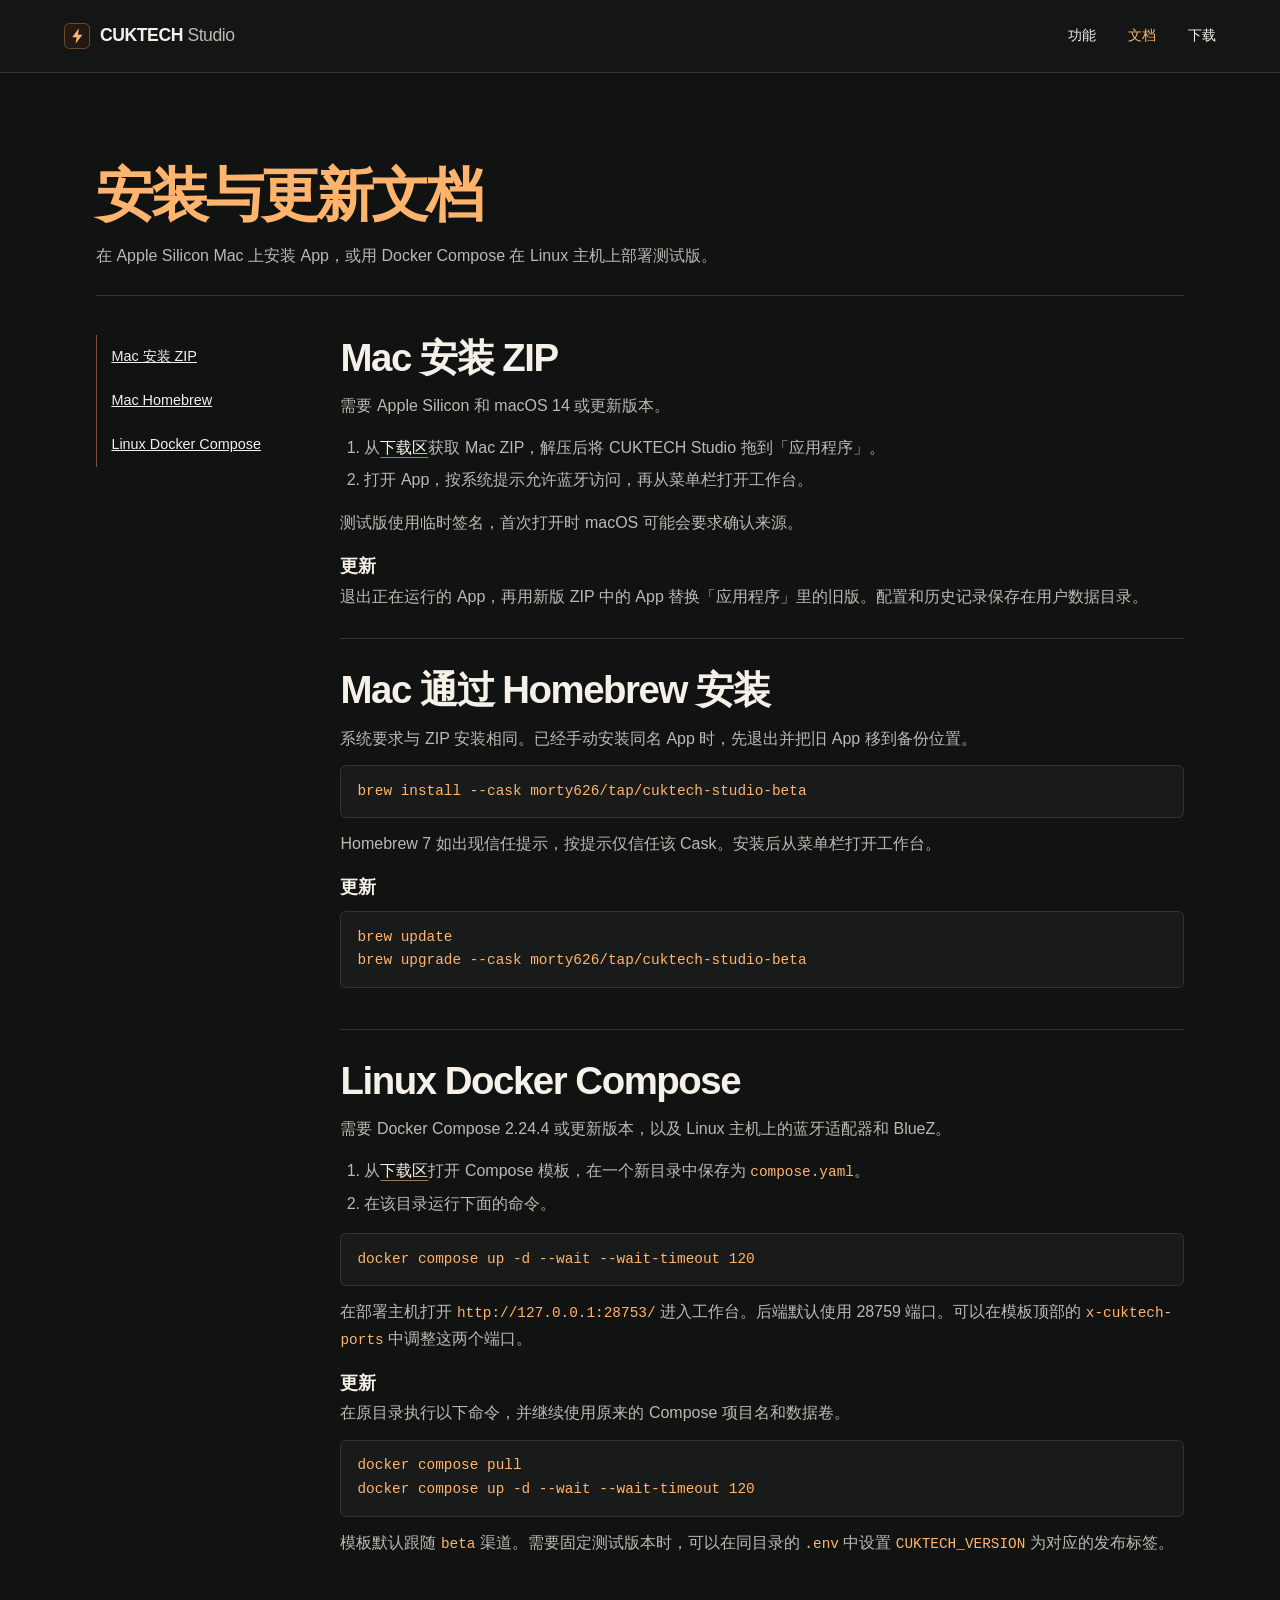
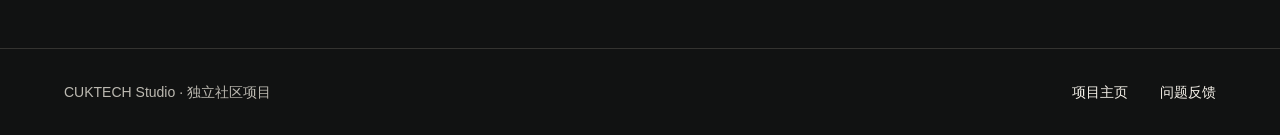
==== docs/guide/index.html @ bbaeef19 "Publish CUKTECH Studio project homepage and installation guide Agent: Codex Task: project-homepage" ====
<!doctype html>
<html lang="zh-CN">
<head>
  <meta charset="utf-8">
  <meta name="viewport" content="width=device-width, initial-scale=1">
  <meta name="theme-color" content="#111212">
  <link rel="icon" type="image/png" sizes="64x64" href="../assets/icon.png">
  <meta name="description" content="在 Apple Silicon Mac 上通过 ZIP 或 Homebrew 安装 CUKTECH Studio，或在有蓝牙的 Linux 主机上使用 Docker Compose 部署。">
  <title>安装与更新文档 · CUKTECH Studio</title>
  <link rel="stylesheet" href="../assets/site.css">
</head>
<body>
  <a class="skip-link" href="#main">跳至正文</a>
  <header class="site-header">
    <div class="container header-inner">
      <a class="wordmark" href="../" aria-label="CUKTECH Studio 首页">
        <span class="mark" aria-hidden="true"></span>
        <span>CUKTECH <strong>Studio</strong></span>
      </a>
      <nav aria-label="主导航">
        <a href="../#features">功能</a>
        <a href="./" aria-current="page">文档</a>
        <a href="../#downloads">下载</a>
      </nav>
    </div>
  </header>

  <main class="container guide" id="main" tabindex="-1">
    <header class="guide-heading">
      <h1>安装与更新文档</h1>
      <p>在 Apple Silicon Mac 上安装 App，或用 Docker Compose 在 Linux 主机上部署测试版。</p>
    </header>

    <div class="guide-grid">
      <nav class="guide-nav" aria-label="文档目录">
        <a href="#mac">Mac 安装 ZIP</a>
        <a href="#homebrew">Mac Homebrew</a>
        <a href="#linux">Linux Docker Compose</a>
      </nav>

      <div class="guide-content">
        <section id="mac" aria-labelledby="mac-title">
          <h2 id="mac-title">Mac 安装 ZIP</h2>
          <p>需要 Apple Silicon 和 macOS 14 或更新版本。</p>
          <ol>
            <li>从<a href="../#downloads">下载区</a>获取 Mac ZIP，解压后将 CUKTECH Studio 拖到「应用程序」。</li>
            <li>打开 App，按系统提示允许蓝牙访问，再从菜单栏打开工作台。</li>
          </ol>
          <p>测试版使用临时签名，首次打开时 macOS 可能会要求确认来源。</p>
          <h3>更新</h3>
          <p>退出正在运行的 App，再用新版 ZIP 中的 App 替换「应用程序」里的旧版。配置和历史记录保存在用户数据目录。</p>
        </section>

        <section id="homebrew" aria-labelledby="homebrew-title">
          <h2 id="homebrew-title">Mac 通过 Homebrew 安装</h2>
          <p>系统要求与 ZIP 安装相同。已经手动安装同名 App 时，先退出并把旧 App 移到备份位置。</p>
          <pre><code>brew install --cask morty626/tap/cuktech-studio-beta</code></pre>
          <p>Homebrew 7 如出现信任提示，按提示仅信任该 Cask。安装后从菜单栏打开工作台。</p>
          <h3>更新</h3>
          <pre><code>brew update
brew upgrade --cask morty626/tap/cuktech-studio-beta</code></pre>
        </section>

        <section id="linux" aria-labelledby="linux-title">
          <h2 id="linux-title">Linux Docker Compose</h2>
          <p>需要 Docker Compose 2.24.4 或更新版本，以及 Linux 主机上的蓝牙适配器和 BlueZ。</p>
          <ol>
            <li>从<a href="../#downloads">下载区</a>打开 Compose 模板，在一个新目录中保存为 <code>compose.yaml</code>。</li>
            <li>在该目录运行下面的命令。</li>
          </ol>
          <pre><code>docker compose up -d --wait --wait-timeout 120</code></pre>
          <p>在部署主机打开 <code>http://127.0.0.1:28753/</code> 进入工作台。后端默认使用 28759 端口。可以在模板顶部的 <code>x-cuktech-ports</code> 中调整这两个端口。</p>
          <h3>更新</h3>
          <p>在原目录执行以下命令，并继续使用原来的 Compose 项目名和数据卷。</p>
          <pre><code>docker compose pull
docker compose up -d --wait --wait-timeout 120</code></pre>
          <p>模板默认跟随 <code>beta</code> 渠道。需要固定测试版本时，可以在同目录的 <code>.env</code> 中设置 <code>CUKTECH_VERSION</code> 为对应的发布标签。</p>
        </section>
      </div>
    </div>
  </main>

  <footer class="site-footer">
    <div class="container footer-inner">
      <p>CUKTECH Studio · 独立社区项目</p>
      <nav aria-label="项目链接">
        <a href="../">项目主页</a>
        <a href="https://github.com/morty626/cuktech-studio-releases/issues">问题反馈</a>
      </nav>
    </div>
  </footer>
</body>
</html>
---- docs/assets/site.css ----
:root {
  color-scheme: dark;
  --background: #111212;
  --panel: #191a1a;
  --text: #f5f1e9;
  --muted: #bcb9b1;
  --accent: #ffb46e;
  --line: #343330;
  --content: 78rem;
  --gutter: clamp(1rem, 5vw, 4.5rem);
  font-family: "Avenir Next", "PingFang SC", "Microsoft YaHei", sans-serif;
  line-height: 1.65;
}

* {
  box-sizing: border-box;
}

body {
  margin: 0;
  color: var(--text);
  background: var(--background);
}

h1, h2, h3, p, figure {
  margin: 0;
}

h1, h2, h3 {
  line-height: 1.18;
  text-wrap: balance;
}

a {
  color: inherit;
}

a:focus-visible {
  outline: 2px solid var(--accent);
  outline-offset: 5px;
}

a, section[id] {
  scroll-margin-block-start: 1.5rem;
}

p {
  color: var(--muted);
}

.container {
  width: min(var(--content), 100% - 2 * var(--gutter));
  margin-inline: auto;
}

.skip-link {
  position: absolute;
  z-index: 1;
  top: 0.75rem;
  left: var(--gutter);
  padding: 0.5rem 1rem;
  background: var(--text);
  color: #111212;
  transform: translateY(-180%);
}

.skip-link:focus {
  transform: none;
}

.site-header {
  background: #141515;
  border-block-end: 1px solid var(--line);
}

.header-inner, .footer-inner {
  display: flex;
  align-items: center;
  justify-content: space-between;
  flex-wrap: wrap;
  column-gap: 2rem;
}

.header-inner {
  min-height: 4.5rem;
}

.wordmark {
  display: inline-flex;
  min-height: 2.75rem;
  align-items: center;
  gap: 0.6rem;
  font-size: 1.1rem;
  font-weight: 750;
  letter-spacing: -0.025em;
  text-decoration: none;
}

.wordmark strong {
  color: var(--muted);
  font-weight: 500;
}

.mark {
  display: inline-grid;
  flex: none;
  width: 1.65rem;
  height: 1.65rem;
  place-items: center;
  border: 1px solid #6b4a32;
  border-radius: 0.34rem;
  background: #231912;
}

.mark::before {
  width: 0.82rem;
  height: 0.96rem;
  background: var(--accent);
  clip-path: polygon(63% 0, 12% 58%, 46% 58%, 37% 100%, 90% 42%, 56% 42%);
  content: "";
}

.header-inner nav, .footer-inner nav {
  display: flex;
  flex-wrap: wrap;
  align-items: center;
  gap: clamp(0.9rem, 3vw, 2rem);
}

.header-inner nav a, .footer-inner nav a {
  display: inline-flex;
  min-height: 2.75rem;
  align-items: center;
  font-size: 0.9rem;
  text-decoration: none;
}

.header-inner nav a:hover, .header-inner nav a[aria-current],
.footer-inner nav a:hover {
  color: var(--accent);
}

.hero {
  overflow: clip;
  border-block-end: 1px solid var(--line);
  background:
    radial-gradient(ellipse at 82% 25%, #7c451e36 0%, transparent 54%),
    repeating-linear-gradient(90deg, #ede0d009 0 1px, transparent 1px 6rem),
    #141515;
}

.hero-inner {
  display: grid;
  grid-template-columns: minmax(0, 0.82fr) minmax(0, 1.18fr);
  align-items: center;
  gap: clamp(1.75rem, 3.4vw, 3.5rem);
  padding-block: clamp(3rem, 7vw, 7rem);
}

.eyebrow {
  display: flex;
  align-items: center;
  gap: 0.7rem;
  color: var(--accent);
  font-size: 0.875rem;
  font-weight: 650;
}

.eyebrow::before {
  width: 1.35rem;
  height: 1px;
  background: currentColor;
  content: "";
}

.hero h1 {
  margin-block: 1rem 1.4rem;
  font-size: clamp(2.65rem, 5.3vw, 5rem);
  font-weight: 800;
  line-height: 1.08;
  letter-spacing: -0.065em;
}

.hero h1 em {
  color: var(--accent);
  font-style: normal;
}

.hero-description {
  max-width: 23em;
  font-size: clamp(1.03rem, 1.5vw, 1.17rem);
}

.hero-actions, .download-actions {
  display: flex;
  align-items: center;
  flex-wrap: wrap;
  gap: 0.75rem;
}

.hero-actions {
  margin-block-start: 1.85rem;
}

.button {
  display: inline-flex;
  min-height: 2.85rem;
  align-items: center;
  justify-content: center;
  padding: 0.55rem 1.05rem;
  border: 1px solid transparent;
  border-radius: 0.35rem;
  font-size: 0.92rem;
  font-weight: 650;
  text-decoration: none;
}

.primary {
  color: #261608;
  background: var(--accent);
}

.primary:hover {
  background: #ffd0a2;
}

.secondary {
  border-color: #5c5349;
  background: #1b1c1b;
}

.secondary:hover {
  border-color: var(--accent);
  color: var(--accent);
}

.instrument {
  min-width: 0;
  padding: clamp(0.5rem, 1vw, 0.85rem);
  overflow: hidden;
  border: 1px solid #5e5044;
  border-radius: clamp(0.65rem, 1.4vw, 1.1rem);
  background: linear-gradient(143deg, #292725, #151616 75%);
  box-shadow: 0 24px 55px #0008, inset 0 1px #fff1;
}

.instrument img {
  display: block;
  width: 100%;
  height: auto;
  border: 1px solid #0c0c0c;
  border-radius: 0.5rem;
  background: #101010;
}

.instrument figcaption {
  display: flex;
  justify-content: space-between;
  gap: 0.7rem;
  padding: 0.65rem 0.35rem 0.06rem;
  color: var(--muted);
  font-size: 0.8125rem;
}

.instrument figcaption span:first-child {
  color: var(--text);
}

.section {
  padding-block: clamp(3rem, 6vw, 5rem);
}

.section-heading {
  display: flex;
  align-items: baseline;
  justify-content: space-between;
  flex-wrap: wrap;
  gap: 0.65rem 1.5rem;
  margin-block-end: 1.65rem;
}

.section-heading h2, .guide h2 {
  font-size: clamp(1.65rem, 3vw, 2.45rem);
  letter-spacing: -0.038em;
}

.features {
  display: grid;
  grid-template-columns: repeat(3, minmax(0, 1fr));
  border-block: 1px solid var(--line);
}

.feature {
  padding: 1.65rem clamp(1.2rem, 2.5vw, 2rem) 1.75rem;
}

.feature + .feature {
  border-inline-start: 1px solid var(--line);
}

.feature h3, .download h3 {
  margin-block: 0.8rem 0.5rem;
  font-size: 1.25rem;
}

.feature-icon {
  display: block;
  width: 1.55rem;
  height: 1.35rem;
  color: var(--accent);
}

.waveform {
  background: currentColor;
  clip-path: polygon(0 49%, 23% 49%, 36% 12%, 44% 12%, 57% 78%, 70% 36%, 78% 36%, 87% 49%, 100% 49%, 100% 57%, 83% 57%, 75% 46%, 59% 92%, 52% 92%, 39% 28%, 28% 57%, 0 57%);
}

.sliders {
  background:
    radial-gradient(circle at 70% 25%, currentColor 0 3px, transparent 3.5px),
    radial-gradient(circle at 32% 75%, currentColor 0 3px, transparent 3.5px),
    linear-gradient(currentColor, currentColor) 0 25% / 100% 1px no-repeat,
    linear-gradient(currentColor, currentColor) 0 75% / 100% 1px no-repeat;
}

.bars {
  background:
    linear-gradient(currentColor, currentColor) 1px bottom / 4px 32% no-repeat,
    linear-gradient(currentColor, currentColor) center bottom / 4px 58% no-repeat,
    linear-gradient(currentColor, currentColor) calc(100% - 1px) bottom / 4px 88% no-repeat;
}

.download-section {
  border-block-start: 1px solid var(--line);
  background: #151616;
}

.download-grid {
  display: grid;
  grid-template-columns: repeat(2, minmax(0, 1fr));
  gap: 1rem;
}

.download {
  display: flex;
  flex-direction: column;
  align-items: flex-start;
  gap: 0.55rem;
  padding: clamp(1.25rem, 3vw, 2rem);
  border: 1px solid var(--line);
  border-radius: 0.65rem;
  background: var(--panel);
}

.download h3 {
  margin: 0;
  font-size: 1.7rem;
}

.requirements {
  color: var(--accent);
  font-size: 0.875rem;
}

.download-actions {
  margin-block-start: auto;
  padding-block-start: 0.65rem;
}

.text-link, .guide-content a {
  color: var(--text);
  text-decoration-color: #aa7250;
  text-underline-offset: 0.25em;
}

.text-link:hover, .guide-content a:hover {
  color: var(--accent);
}

.download-actions .text-link, .release-link a, .guide-nav a {
  display: inline-flex;
  min-height: 2.75rem;
  align-items: center;
  font-size: 0.9rem;
}

.release-link {
  margin-block-start: 0.6rem;
}

.site-footer {
  border-block-start: 1px solid var(--line);
}

.footer-inner {
  padding-block: 1.35rem;
}

.footer-inner p {
  font-size: 0.875rem;
}

.guide {
  max-width: 68rem;
  padding-block: clamp(2.75rem, 7vw, 5.5rem) 4rem;
}

.guide-heading {
  margin-block-end: 2.4rem;
  padding-block-end: 1.65rem;
  border-block-end: 1px solid var(--line);
}

.guide h1 {
  margin-block-end: 0.8rem;
  color: var(--accent);
  font-size: clamp(2rem, 5vw, 3.65rem);
  letter-spacing: -0.05em;
}

.guide-grid {
  display: grid;
  grid-template-columns: minmax(10rem, 0.75fr) minmax(0, 3fr);
  align-items: start;
  gap: 2.1rem;
}

.guide-nav {
  display: grid;
  position: sticky;
  top: 1.5rem;
  padding-inline-start: 0.9rem;
  border-inline-start: 1px solid #7a5236;
}

.guide-nav a:hover {
  color: var(--accent);
}

.guide-content section {
  padding-block-end: 1.75rem;
}

.guide-content section + section {
  padding-block-start: 1.75rem;
  border-block-start: 1px solid var(--line);
}

.guide-content h2 {
  margin-block-end: 0.8rem;
}

.guide-content h3 {
  margin-block: 1.25rem 0.45rem;
  font-size: 1.1rem;
}

.guide-content p + p {
  margin-block-start: 0.65rem;
}

.guide-content ol {
  padding-inline-start: 1.5em;
  color: var(--muted);
}

.guide-content li + li {
  margin-block-start: 0.35rem;
}

.guide code {
  font-family: "SFMono-Regular", Consolas, monospace;
  color: var(--accent);
  font-size: 0.9em;
  overflow-wrap: anywhere;
}

.guide pre {
  padding: 0.85rem 1rem;
  border: 1px solid var(--line);
  border-radius: 0.35rem;
  background: var(--panel);
  white-space: pre-wrap;
  overflow-wrap: anywhere;
}

@media (max-width: 57rem) {
  .hero-inner {
    grid-template-columns: minmax(0, 1fr);
  }

  .hero h1 {
    font-size: clamp(2.65rem, 8.5vw, 4.65rem);
  }

  .instrument {
    max-width: 45rem;
  }
}

@media (max-width: 42rem) {
  .features, .download-grid, .guide-grid {
    grid-template-columns: minmax(0, 1fr);
  }

  .feature {
    padding-inline: 0;
  }

  .feature + .feature {
    border-inline-start: 0;
    border-block-start: 1px solid var(--line);
  }

  .guide-nav {
    position: static;
  }
}

@media (max-width: 24rem) {
  .header-inner {
    min-height: 0;
    padding-block: 0.45rem;
  }

  .header-inner nav {
    justify-content: space-between;
    width: 100%;
  }
}
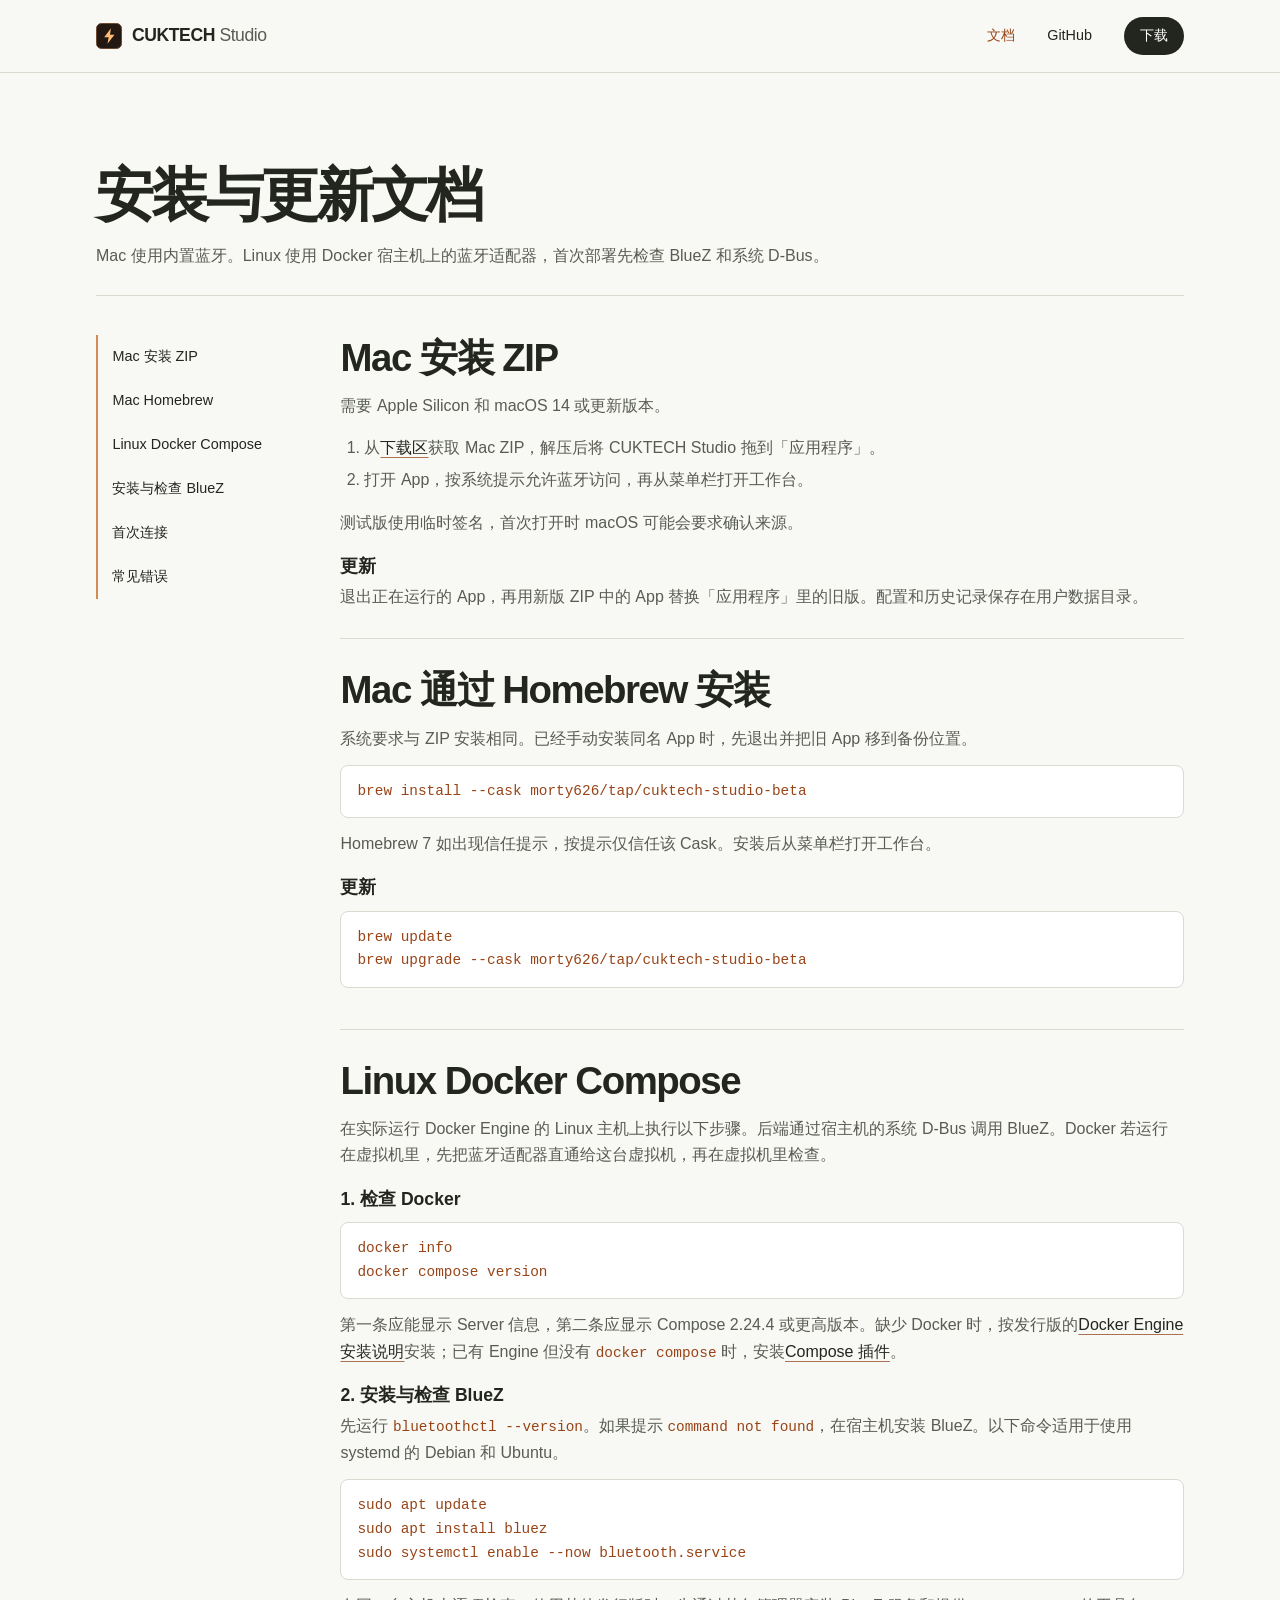
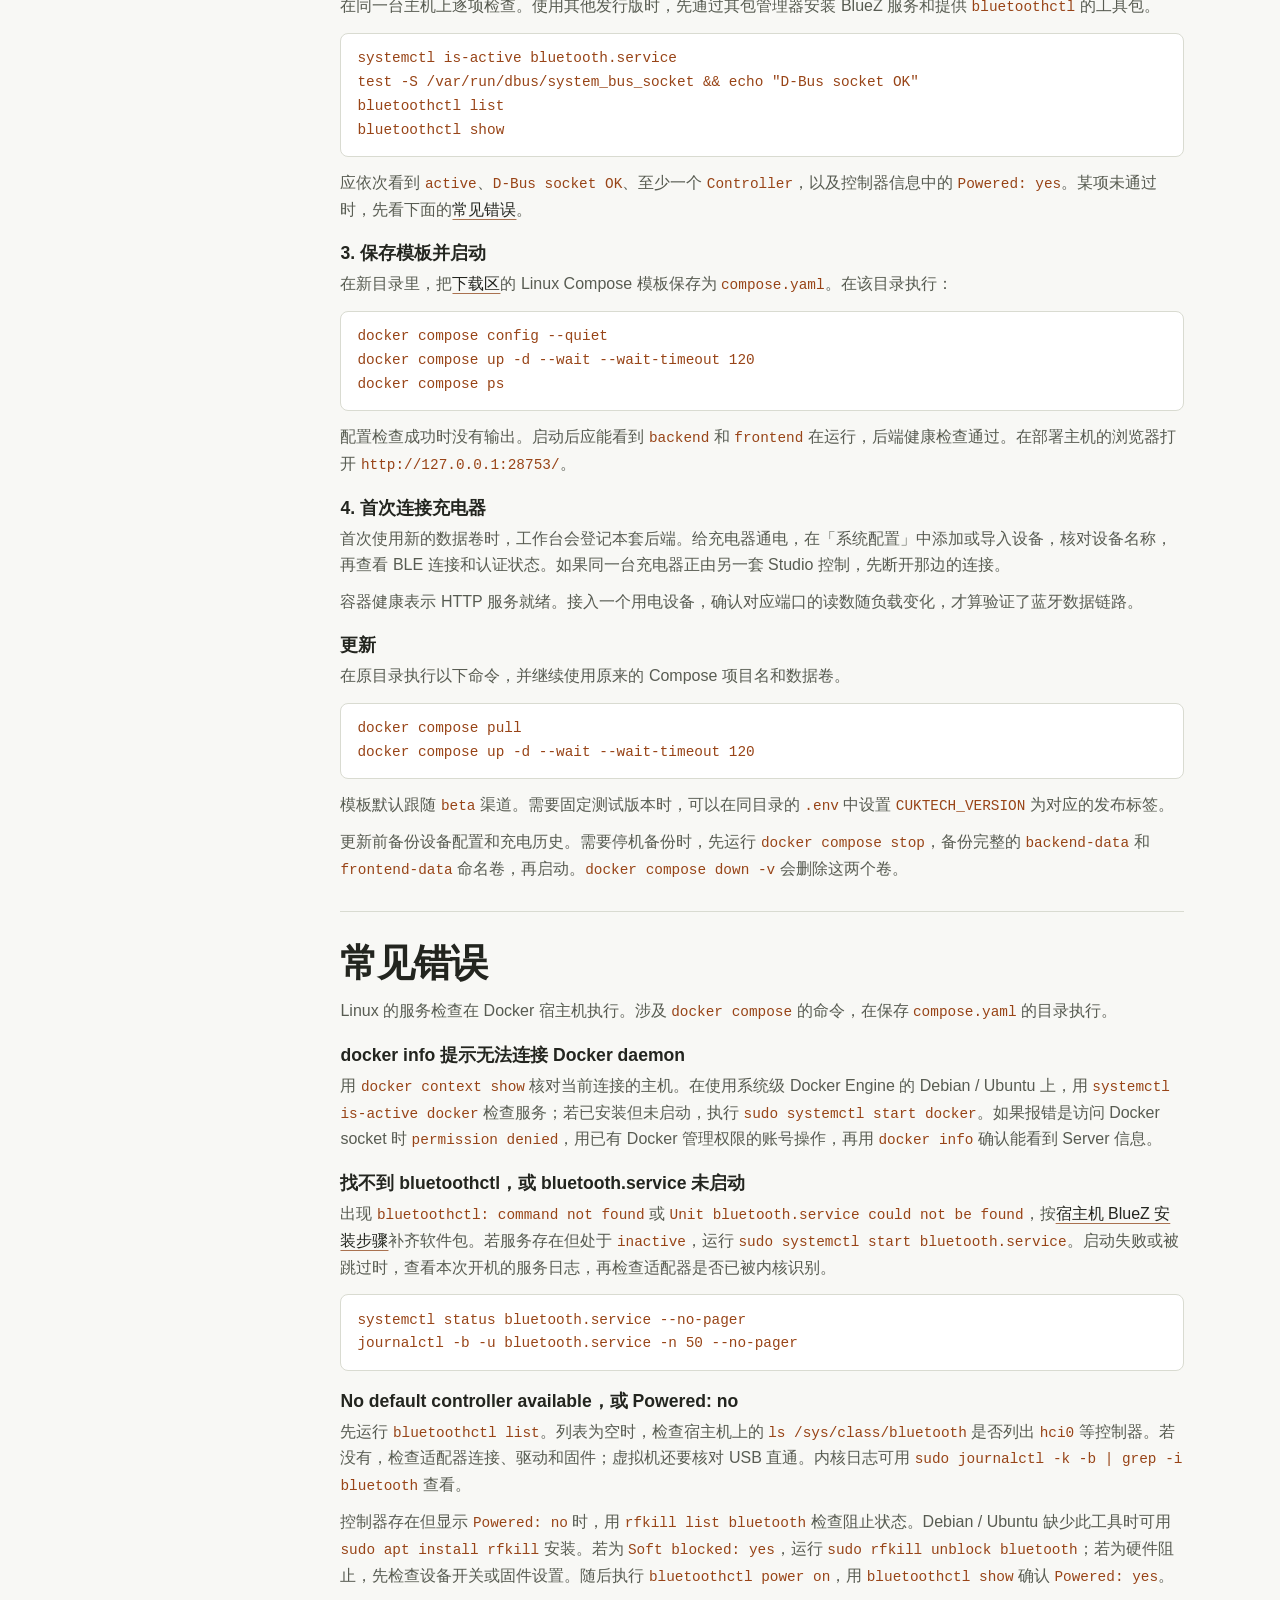
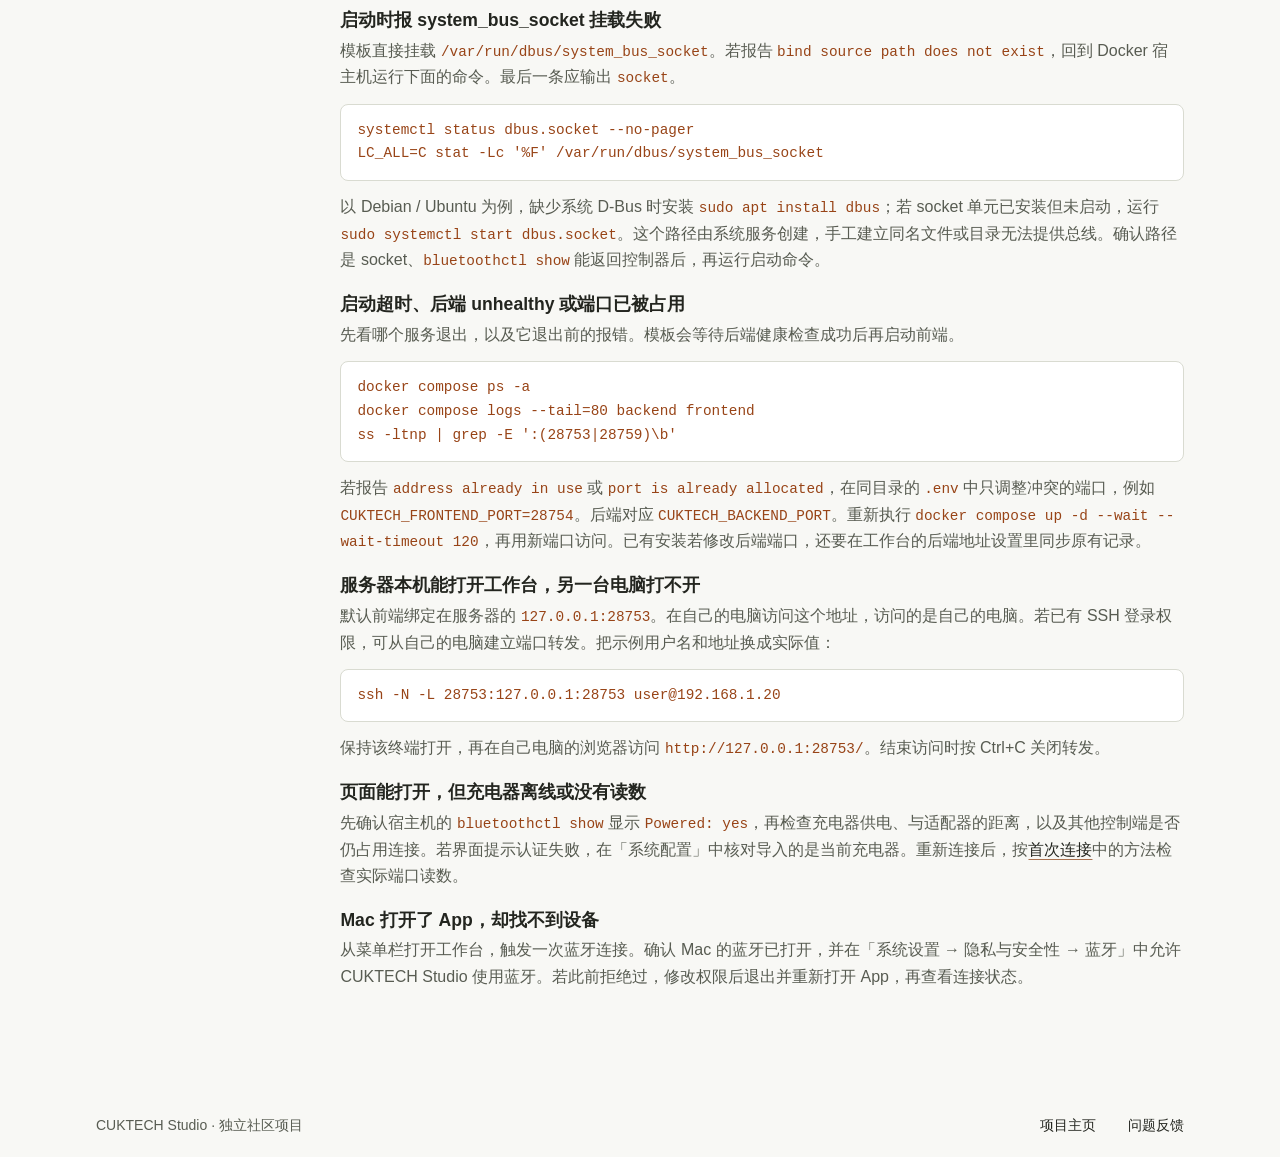
==== commit daae141c: "Publish the redesigned Studio homepage and installation guide Agent: Codex Task: beta-8-release" ====
--- a/docs/guide/index.html
+++ b/docs/guide/index.html
@@ -3,7 +3,7 @@
 <head>
   <meta charset="utf-8">
   <meta name="viewport" content="width=device-width, initial-scale=1">
-  <meta name="theme-color" content="#111212">
+  <meta name="theme-color" content="#f8f8f5">
   <link rel="icon" type="image/png" sizes="64x64" href="../assets/icon.png">
   <meta name="description" content="在 Apple Silicon Mac 上通过 ZIP 或 Homebrew 安装 CUKTECH Studio，或在有蓝牙的 Linux 主机上使用 Docker Compose 部署。">
   <title>安装与更新文档 · CUKTECH Studio</title>
@@ -13,14 +13,14 @@
   <a class="skip-link" href="#main">跳至正文</a>
   <header class="site-header">
     <div class="container header-inner">
-      <a class="wordmark" href="../" aria-label="CUKTECH Studio 首页">
+      <a class="wordmark" href="../index.html" aria-label="CUKTECH Studio 首页">
         <span class="mark" aria-hidden="true"></span>
         <span>CUKTECH <strong>Studio</strong></span>
       </a>
       <nav aria-label="主导航">
-        <a href="../#features">功能</a>
-        <a href="./" aria-current="page">文档</a>
-        <a href="../#downloads">下载</a>
+        <a href="./index.html" aria-current="page">文档</a>
+        <a href="https://github.com/morty626/cuktech-studio-releases">GitHub</a>
+        <a class="nav-download" href="../index.html#downloads">下载</a>
       </nav>
     </div>
   </header>
@@ -28,7 +28,7 @@
   <main class="container guide" id="main" tabindex="-1">
     <header class="guide-heading">
       <h1>安装与更新文档</h1>
-      <p>在 Apple Silicon Mac 上安装 App，或用 Docker Compose 在 Linux 主机上部署测试版。</p>
+      <p>Mac 使用内置蓝牙。Linux 使用 Docker 宿主机上的蓝牙适配器，首次部署先检查 BlueZ 和系统 D-Bus。</p>
     </header>
 
     <div class="guide-grid">
@@ -36,6 +36,9 @@
         <a href="#mac">Mac 安装 ZIP</a>
         <a href="#homebrew">Mac Homebrew</a>
         <a href="#linux">Linux Docker Compose</a>
+        <a href="#bluez">安装与检查 BlueZ</a>
+        <a href="#first-connection">首次连接</a>
+        <a href="#troubleshooting">常见错误</a>
       </nav>
 
       <div class="guide-content">
@@ -43,7 +46,7 @@
           <h2 id="mac-title">Mac 安装 ZIP</h2>
           <p>需要 Apple Silicon 和 macOS 14 或更新版本。</p>
           <ol>
-            <li>从<a href="../#downloads">下载区</a>获取 Mac ZIP，解压后将 CUKTECH Studio 拖到「应用程序」。</li>
+            <li>从<a href="../index.html#downloads">下载区</a>获取 Mac ZIP，解压后将 CUKTECH Studio 拖到「应用程序」。</li>
             <li>打开 App，按系统提示允许蓝牙访问，再从菜单栏打开工作台。</li>
           </ol>
           <p>测试版使用临时签名，首次打开时 macOS 可能会要求确认来源。</p>
@@ -63,18 +66,78 @@
 
         <section id="linux" aria-labelledby="linux-title">
           <h2 id="linux-title">Linux Docker Compose</h2>
-          <p>需要 Docker Compose 2.24.4 或更新版本，以及 Linux 主机上的蓝牙适配器和 BlueZ。</p>
-          <ol>
-            <li>从<a href="../#downloads">下载区</a>打开 Compose 模板，在一个新目录中保存为 <code>compose.yaml</code>。</li>
-            <li>在该目录运行下面的命令。</li>
-          </ol>
-          <pre><code>docker compose up -d --wait --wait-timeout 120</code></pre>
-          <p>在部署主机打开 <code>http://127.0.0.1:28753/</code> 进入工作台。后端默认使用 28759 端口。可以在模板顶部的 <code>x-cuktech-ports</code> 中调整这两个端口。</p>
+          <p>在实际运行 Docker Engine 的 Linux 主机上执行以下步骤。后端通过宿主机的系统 D-Bus 调用 BlueZ。Docker 若运行在虚拟机里，先把蓝牙适配器直通给这台虚拟机，再在虚拟机里检查。</p>
+          <h3>1. 检查 Docker</h3>
+          <pre><code>docker info
+docker compose version</code></pre>
+          <p>第一条应能显示 Server 信息，第二条应显示 Compose 2.24.4 或更高版本。缺少 Docker 时，按发行版的<a href="https://docs.docker.com/engine/install/">Docker Engine 安装说明</a>安装；已有 Engine 但没有 <code>docker compose</code> 时，安装<a href="https://docs.docker.com/compose/install/linux/">Compose 插件</a>。</p>
+          <h3 id="bluez">2. 安装与检查 BlueZ</h3>
+          <p>先运行 <code>bluetoothctl --version</code>。如果提示 <code>command not found</code>，在宿主机安装 BlueZ。以下命令适用于使用 systemd 的 Debian 和 Ubuntu。</p>
+          <pre><code>sudo apt update
+sudo apt install bluez
+sudo systemctl enable --now bluetooth.service</code></pre>
+          <p>在同一台主机上逐项检查。使用其他发行版时，先通过其包管理器安装 BlueZ 服务和提供 <code>bluetoothctl</code> 的工具包。</p>
+          <pre><code>systemctl is-active bluetooth.service
+test -S /var/run/dbus/system_bus_socket &amp;&amp; echo "D-Bus socket OK"
+bluetoothctl list
+bluetoothctl show</code></pre>
+          <p>应依次看到 <code>active</code>、<code>D-Bus socket OK</code>、至少一个 <code>Controller</code>，以及控制器信息中的 <code>Powered: yes</code>。某项未通过时，先看下面的<a href="#troubleshooting">常见错误</a>。</p>
+          <h3>3. 保存模板并启动</h3>
+          <p>在新目录里，把<a href="../index.html#downloads">下载区</a>的 Linux Compose 模板保存为 <code>compose.yaml</code>。在该目录执行：</p>
+          <pre><code>docker compose config --quiet
+docker compose up -d --wait --wait-timeout 120
+docker compose ps</code></pre>
+          <p>配置检查成功时没有输出。启动后应能看到 <code>backend</code> 和 <code>frontend</code> 在运行，后端健康检查通过。在部署主机的浏览器打开 <code>http://127.0.0.1:28753/</code>。</p>
+          <h3 id="first-connection">4. 首次连接充电器</h3>
+          <p>首次使用新的数据卷时，工作台会登记本套后端。给充电器通电，在「系统配置」中添加或导入设备，核对设备名称，再查看 BLE 连接和认证状态。如果同一台充电器正由另一套 Studio 控制，先断开那边的连接。</p>
+          <p>容器健康表示 HTTP 服务就绪。接入一个用电设备，确认对应端口的读数随负载变化，才算验证了蓝牙数据链路。</p>
           <h3>更新</h3>
           <p>在原目录执行以下命令，并继续使用原来的 Compose 项目名和数据卷。</p>
           <pre><code>docker compose pull
 docker compose up -d --wait --wait-timeout 120</code></pre>
           <p>模板默认跟随 <code>beta</code> 渠道。需要固定测试版本时，可以在同目录的 <code>.env</code> 中设置 <code>CUKTECH_VERSION</code> 为对应的发布标签。</p>
+          <p>更新前备份设备配置和充电历史。需要停机备份时，先运行 <code>docker compose stop</code>，备份完整的 <code>backend-data</code> 和 <code>frontend-data</code> 命名卷，再启动。<code>docker compose down -v</code> 会删除这两个卷。</p>
+        </section>
+
+        <section id="troubleshooting" aria-labelledby="troubleshooting-title">
+          <h2 id="troubleshooting-title">常见错误</h2>
+          <p>Linux 的服务检查在 Docker 宿主机执行。涉及 <code>docker compose</code> 的命令，在保存 <code>compose.yaml</code> 的目录执行。</p>
+
+          <h3>docker info 提示无法连接 Docker daemon</h3>
+          <p>用 <code>docker context show</code> 核对当前连接的主机。在使用系统级 Docker Engine 的 Debian / Ubuntu 上，用 <code>systemctl is-active docker</code> 检查服务；若已安装但未启动，执行 <code>sudo systemctl start docker</code>。如果报错是访问 Docker socket 时 <code>permission denied</code>，用已有 Docker 管理权限的账号操作，再用 <code>docker info</code> 确认能看到 Server 信息。</p>
+
+          <h3>找不到 bluetoothctl，或 bluetooth.service 未启动</h3>
+          <p>出现 <code>bluetoothctl: command not found</code> 或 <code>Unit bluetooth.service could not be found</code>，按<a href="#bluez">宿主机 BlueZ 安装步骤</a>补齐软件包。若服务存在但处于 <code>inactive</code>，运行 <code>sudo systemctl start bluetooth.service</code>。启动失败或被跳过时，查看本次开机的服务日志，再检查适配器是否已被内核识别。</p>
+          <pre><code>systemctl status bluetooth.service --no-pager
+journalctl -b -u bluetooth.service -n 50 --no-pager</code></pre>
+
+          <h3>No default controller available，或 Powered: no</h3>
+          <p>先运行 <code>bluetoothctl list</code>。列表为空时，检查宿主机上的 <code>ls /sys/class/bluetooth</code> 是否列出 <code>hci0</code> 等控制器。若没有，检查适配器连接、驱动和固件；虚拟机还要核对 USB 直通。内核日志可用 <code>sudo journalctl -k -b | grep -i bluetooth</code> 查看。</p>
+          <p>控制器存在但显示 <code>Powered: no</code> 时，用 <code>rfkill list bluetooth</code> 检查阻止状态。Debian / Ubuntu 缺少此工具时可用 <code>sudo apt install rfkill</code> 安装。若为 <code>Soft blocked: yes</code>，运行 <code>sudo rfkill unblock bluetooth</code>；若为硬件阻止，先检查设备开关或固件设置。随后执行 <code>bluetoothctl power on</code>，用 <code>bluetoothctl show</code> 确认 <code>Powered: yes</code>。</p>
+
+          <h3>启动时报 system_bus_socket 挂载失败</h3>
+          <p>模板直接挂载 <code>/var/run/dbus/system_bus_socket</code>。若报告 <code>bind source path does not exist</code>，回到 Docker 宿主机运行下面的命令。最后一条应输出 <code>socket</code>。</p>
+          <pre><code>systemctl status dbus.socket --no-pager
+LC_ALL=C stat -Lc '%F' /var/run/dbus/system_bus_socket</code></pre>
+          <p>以 Debian / Ubuntu 为例，缺少系统 D-Bus 时安装 <code>sudo apt install dbus</code>；若 socket 单元已安装但未启动，运行 <code>sudo systemctl start dbus.socket</code>。这个路径由系统服务创建，手工建立同名文件或目录无法提供总线。确认路径是 socket、<code>bluetoothctl show</code> 能返回控制器后，再运行启动命令。</p>
+
+          <h3>启动超时、后端 unhealthy 或端口已被占用</h3>
+          <p>先看哪个服务退出，以及它退出前的报错。模板会等待后端健康检查成功后再启动前端。</p>
+          <pre><code>docker compose ps -a
+docker compose logs --tail=80 backend frontend
+ss -ltnp | grep -E ':(28753|28759)\b'</code></pre>
+          <p>若报告 <code>address already in use</code> 或 <code>port is already allocated</code>，在同目录的 <code>.env</code> 中只调整冲突的端口，例如 <code>CUKTECH_FRONTEND_PORT=28754</code>。后端对应 <code>CUKTECH_BACKEND_PORT</code>。重新执行 <code>docker compose up -d --wait --wait-timeout 120</code>，再用新端口访问。已有安装若修改后端端口，还要在工作台的后端地址设置里同步原有记录。</p>
+
+          <h3>服务器本机能打开工作台，另一台电脑打不开</h3>
+          <p>默认前端绑定在服务器的 <code>127.0.0.1:28753</code>。在自己的电脑访问这个地址，访问的是自己的电脑。若已有 SSH 登录权限，可从自己的电脑建立端口转发。把示例用户名和地址换成实际值：</p>
+          <pre><code>ssh -N -L 28753:127.0.0.1:28753 user@192.168.1.20</code></pre>
+          <p>保持该终端打开，再在自己电脑的浏览器访问 <code>http://127.0.0.1:28753/</code>。结束访问时按 Ctrl+C 关闭转发。</p>
+
+          <h3>页面能打开，但充电器离线或没有读数</h3>
+          <p>先确认宿主机的 <code>bluetoothctl show</code> 显示 <code>Powered: yes</code>，再检查充电器供电、与适配器的距离，以及其他控制端是否仍占用连接。若界面提示认证失败，在「系统配置」中核对导入的是当前充电器。重新连接后，按<a href="#first-connection">首次连接</a>中的方法检查实际端口读数。</p>
+
+          <h3>Mac 打开了 App，却找不到设备</h3>
+          <p>从菜单栏打开工作台，触发一次蓝牙连接。确认 Mac 的蓝牙已打开，并在「系统设置 → 隐私与安全性 → 蓝牙」中允许 CUKTECH Studio 使用蓝牙。若此前拒绝过，修改权限后退出并重新打开 App，再查看连接状态。</p>
         </section>
       </div>
     </div>
@@ -84,7 +147,7 @@
     <div class="container footer-inner">
       <p>CUKTECH Studio · 独立社区项目</p>
       <nav aria-label="项目链接">
-        <a href="../">项目主页</a>
+        <a href="../index.html">项目主页</a>
         <a href="https://github.com/morty626/cuktech-studio-releases/issues">问题反馈</a>
       </nav>
     </div>
--- a/docs/assets/site.css
+++ b/docs/assets/site.css
@@ -1,12 +1,12 @@
 :root {
-  color-scheme: dark;
-  --background: #111212;
-  --panel: #191a1a;
-  --text: #f5f1e9;
-  --muted: #bcb9b1;
-  --accent: #ffb46e;
-  --line: #343330;
-  --content: 78rem;
+  color-scheme: light;
+  --background: #f8f8f5;
+  --panel: #fff;
+  --text: #23251f;
+  --muted: #585c52;
+  --accent: #984417;
+  --line: #d9dbd1;
+  --content: 68rem;
   --gutter: clamp(1rem, 5vw, 4.5rem);
   font-family: "Avenir Next", "PingFang SC", "Microsoft YaHei", sans-serif;
   line-height: 1.65;
@@ -60,7 +60,7 @@
   left: var(--gutter);
   padding: 0.5rem 1rem;
   background: var(--text);
-  color: #111212;
+  color: #fff;
   transform: translateY(-180%);
 }
 
@@ -69,7 +69,7 @@
 }
 
 .site-header {
-  background: #141515;
+  background: var(--background);
   border-block-end: 1px solid var(--line);
 }
 
@@ -115,7 +115,7 @@
 .mark::before {
   width: 0.82rem;
   height: 0.96rem;
-  background: var(--accent);
+  background: #ffbd76;
   clip-path: polygon(63% 0, 12% 58%, 46% 58%, 37% 100%, 90% 42%, 56% 42%);
   content: "";
 }
@@ -140,66 +140,54 @@
   color: var(--accent);
 }
 
+.header-inner nav .nav-download {
+  min-height: 2.35rem;
+  padding-inline: 1rem;
+  background: var(--text);
+  color: #fff;
+  border-radius: 2rem;
+}
+
 .hero {
-  overflow: clip;
-  border-block-end: 1px solid var(--line);
-  background:
-    radial-gradient(ellipse at 82% 25%, #7c451e36 0%, transparent 54%),
-    repeating-linear-gradient(90deg, #ede0d009 0 1px, transparent 1px 6rem),
-    #141515;
-}
-
-.hero-inner {
+  padding-block-end: clamp(2rem, 4vw, 4rem);
+}
+
+.intro {
   display: grid;
-  grid-template-columns: minmax(0, 0.82fr) minmax(0, 1.18fr);
-  align-items: center;
-  gap: clamp(1.75rem, 3.4vw, 3.5rem);
-  padding-block: clamp(3rem, 7vw, 7rem);
-}
-
-.eyebrow {
+  grid-template-columns: minmax(0, 1fr) auto;
+  align-items: center;
+  gap: 1.3rem 3rem;
+  padding-block: clamp(2.5rem, 5.5vw, 5rem);
+}
+
+.hardware {
   display: flex;
   align-items: center;
-  gap: 0.7rem;
+  gap: 0.65rem;
   color: var(--accent);
-  font-size: 0.875rem;
+  font-size: 0.95rem;
   font-weight: 650;
 }
 
-.eyebrow::before {
-  width: 1.35rem;
-  height: 1px;
-  background: currentColor;
+.hardware::before {
   content: "";
+  width: 1.6rem;
+  height: 2px;
+  background: #d78648;
 }
 
 .hero h1 {
-  margin-block: 1rem 1.4rem;
-  font-size: clamp(2.65rem, 5.3vw, 5rem);
-  font-weight: 800;
-  line-height: 1.08;
-  letter-spacing: -0.065em;
-}
-
-.hero h1 em {
-  color: var(--accent);
-  font-style: normal;
-}
-
-.hero-description {
-  max-width: 23em;
-  font-size: clamp(1.03rem, 1.5vw, 1.17rem);
-}
-
-.hero-actions, .download-actions {
+  margin-block: 0.65rem 0;
+  font-size: clamp(2.35rem, 4.9vw, 4.1rem);
+  font-weight: 650;
+  letter-spacing: -0.055em;
+}
+
+.actions, .platform-actions {
   display: flex;
   align-items: center;
   flex-wrap: wrap;
   gap: 0.75rem;
-}
-
-.hero-actions {
-  margin-block-start: 1.85rem;
 }
 
 .button {
@@ -207,165 +195,232 @@
   min-height: 2.85rem;
   align-items: center;
   justify-content: center;
-  padding: 0.55rem 1.05rem;
+  padding: 0.5rem 1.2rem;
   border: 1px solid transparent;
-  border-radius: 0.35rem;
-  font-size: 0.92rem;
+  border-radius: 0.52rem;
+  font-size: 0.95rem;
   font-weight: 650;
   text-decoration: none;
 }
 
-.primary {
-  color: #261608;
-  background: var(--accent);
-}
-
-.primary:hover {
-  background: #ffd0a2;
-}
-
-.secondary {
-  border-color: #5c5349;
-  background: #1b1c1b;
-}
-
-.secondary:hover {
-  border-color: var(--accent);
-  color: var(--accent);
+.actions .button {
+  min-width: 7rem;
+  min-height: 3rem;
+  border-radius: 0.75rem;
+}
+
+.actions .button:active {
+  box-shadow: inset 0 2px 4px #0002;
+}
+
+.outline {
+  border-color: #c8cbc3;
+  color: var(--text);
+  background: var(--panel);
+}
+
+.outline:hover {
+  border-color: #969d90;
+  background: #f0f2ed;
+}
+
+.stage {
+  border-block-start: 1px solid var(--line);
 }
 
 .instrument {
   min-width: 0;
-  padding: clamp(0.5rem, 1vw, 0.85rem);
+  margin: auto;
+  padding: 0;
+  border: 0;
+}
+
+.visually-hidden, .mode-picker input {
+  position: absolute;
+  width: 1px;
+  height: 1px;
   overflow: hidden;
-  border: 1px solid #5e5044;
-  border-radius: clamp(0.65rem, 1.4vw, 1.1rem);
-  background: linear-gradient(143deg, #292725, #151616 75%);
-  box-shadow: 0 24px 55px #0008, inset 0 1px #fff1;
-}
-
-.instrument img {
+  clip-path: inset(50%);
+  white-space: nowrap;
+}
+
+.preview-header, .instrument figcaption {
+  display: flex;
+  align-items: center;
+  justify-content: space-between;
+  gap: 0.5rem;
+  flex-wrap: wrap;
+}
+
+.preview-header {
+  min-height: 3.9rem;
+  gap: 0.3rem;
+}
+
+.preview-title {
+  font-size: 1rem;
+  font-weight: 650;
+}
+
+.mode-picker {
+  display: flex;
+  gap: clamp(0.2rem, 1vw, 1rem);
+}
+
+.mode-picker label {
+  position: relative;
+  cursor: pointer;
+}
+
+.mode-picker span {
+  position: relative;
+  display: inline-flex;
+  gap: 0.4rem;
+  min-height: 2.75rem;
+  align-items: center;
+  padding-inline: 0.35rem;
+  font-size: 0.875rem;
+  color: var(--muted);
+}
+
+.mode-picker span::before {
+  content: "";
+  width: 0.76rem;
+  height: 0.76rem;
+  border: 1px solid currentColor;
+  border-radius: 50%;
+}
+
+.mode-picker [value="compare"] + span::before {
+  background: linear-gradient(110deg, currentColor 50%, transparent 50%);
+}
+
+.mode-picker [value="night"] + span::before {
+  background: radial-gradient(circle at 76% 19%, transparent 45%, currentColor 48%);
+}
+
+.mode-picker span::after {
+  content: "";
+  position: absolute;
+  inset: auto 0.35rem 0.15rem;
+  height: 2px;
+  background: transparent;
+}
+
+.mode-picker label:hover span, .mode-picker :checked + span { color: var(--text); }
+
+.mode-picker :checked + span::after {
+  background: #b9662f;
+}
+
+.mode-picker :focus-visible + span {
+  outline: 2px solid var(--accent);
+  outline-offset: 2px;
+}
+
+.preview-screen {
+  --night-width: 50%;
+  --cut-top: calc(var(--night-width) + 10%);
+  --cut-bottom: calc(var(--night-width) - 10%);
+  position: relative;
+  display: grid;
+  grid-template-columns: minmax(0, 1fr);
+  overflow: hidden;
+  isolation: isolate;
+  border-radius: clamp(0.55rem, 1.5vw, 1rem);
+  box-shadow: 0 12px 30px -21px #20251d9e, 0 0 0 1px #292b2426;
+}
+
+.preview-screen::after {
+  position: absolute;
+  inset: 0;
+  pointer-events: none;
+  background: #ffce99;
+  clip-path: polygon(var(--cut-top) 0, calc(var(--cut-top) + 2px) 0,
+                     calc(var(--cut-bottom) + 2px) 100%, var(--cut-bottom) 100%);
+  content: "";
+}
+
+.instrument:has(:checked:not([value="compare"])) .preview-screen::after,
+.instrument .caption-night, .instrument .caption-day,
+.instrument:has(:checked:not([value="compare"])) .caption-compare {
+  display: none;
+}
+
+.instrument:has([value="night"]:checked) .caption-night,
+.instrument:has([value="day"]:checked) .caption-day {
+  display: inline;
+}
+
+.day-view {
+  clip-path: polygon(var(--cut-top) 0, 100% 0, 100% 100%, var(--cut-bottom) 100%);
+}
+
+.instrument:has([value="night"]:checked) .day-view {
+  display: none;
+}
+
+.instrument:has([value="day"]:checked) .day-view {
+  clip-path: none;
+}
+
+@media (prefers-reduced-motion: reduce) {
+  .preview-screen {
+    --cut-top: 60%;
+    --cut-bottom: 40%;
+  }
+}
+
+.preview-screen img {
+  grid-area: 1 / 1;
   display: block;
   width: 100%;
   height: auto;
-  border: 1px solid #0c0c0c;
-  border-radius: 0.5rem;
   background: #101010;
 }
 
 .instrument figcaption {
-  display: flex;
-  justify-content: space-between;
-  gap: 0.7rem;
-  padding: 0.65rem 0.35rem 0.06rem;
+  padding: 0.85rem 0.1rem 0;
   color: var(--muted);
   font-size: 0.8125rem;
 }
 
-.instrument figcaption span:first-child {
-  color: var(--text);
-}
-
-.section {
-  padding-block: clamp(3rem, 6vw, 5rem);
-}
-
-.section-heading {
-  display: flex;
-  align-items: baseline;
-  justify-content: space-between;
-  flex-wrap: wrap;
-  gap: 0.65rem 1.5rem;
-  margin-block-end: 1.65rem;
-}
-
-.section-heading h2, .guide h2 {
-  font-size: clamp(1.65rem, 3vw, 2.45rem);
-  letter-spacing: -0.038em;
-}
-
-.features {
+.install h2 {
+  margin-block-end: 0.85rem;
+  font-size: clamp(1.7rem, 3vw, 2.65rem);
+  letter-spacing: -0.045em;
+}
+
+.platform h3 { font-size: 1.3rem; }
+
+.install {
+  padding-block: clamp(2.5rem, 5vw, 5rem);
+  border-block: 1px solid var(--line);
+  background: #f0f1eb;
+}
+
+.install-inner {
   display: grid;
-  grid-template-columns: repeat(3, minmax(0, 1fr));
-  border-block: 1px solid var(--line);
-}
-
-.feature {
-  padding: 1.65rem clamp(1.2rem, 2.5vw, 2rem) 1.75rem;
-}
-
-.feature + .feature {
-  border-inline-start: 1px solid var(--line);
-}
-
-.feature h3, .download h3 {
-  margin-block: 0.8rem 0.5rem;
-  font-size: 1.25rem;
-}
-
-.feature-icon {
-  display: block;
-  width: 1.55rem;
-  height: 1.35rem;
-  color: var(--accent);
-}
-
-.waveform {
-  background: currentColor;
-  clip-path: polygon(0 49%, 23% 49%, 36% 12%, 44% 12%, 57% 78%, 70% 36%, 78% 36%, 87% 49%, 100% 49%, 100% 57%, 83% 57%, 75% 46%, 59% 92%, 52% 92%, 39% 28%, 28% 57%, 0 57%);
-}
-
-.sliders {
-  background:
-    radial-gradient(circle at 70% 25%, currentColor 0 3px, transparent 3.5px),
-    radial-gradient(circle at 32% 75%, currentColor 0 3px, transparent 3.5px),
-    linear-gradient(currentColor, currentColor) 0 25% / 100% 1px no-repeat,
-    linear-gradient(currentColor, currentColor) 0 75% / 100% 1px no-repeat;
-}
-
-.bars {
-  background:
-    linear-gradient(currentColor, currentColor) 1px bottom / 4px 32% no-repeat,
-    linear-gradient(currentColor, currentColor) center bottom / 4px 58% no-repeat,
-    linear-gradient(currentColor, currentColor) calc(100% - 1px) bottom / 4px 88% no-repeat;
-}
-
-.download-section {
-  border-block-start: 1px solid var(--line);
-  background: #151616;
-}
-
-.download-grid {
+  grid-template-columns: 0.68fr 1.5fr;
+  align-items: start;
+  gap: 2rem;
+}
+
+.platform {
   display: grid;
-  grid-template-columns: repeat(2, minmax(0, 1fr));
+  grid-template-columns: minmax(0, 1fr) auto;
+  align-items: center;
   gap: 1rem;
-}
-
-.download {
-  display: flex;
-  flex-direction: column;
-  align-items: flex-start;
-  gap: 0.55rem;
-  padding: clamp(1.25rem, 3vw, 2rem);
-  border: 1px solid var(--line);
-  border-radius: 0.65rem;
-  background: var(--panel);
-}
-
-.download h3 {
-  margin: 0;
-  font-size: 1.7rem;
-}
-
-.requirements {
-  color: var(--accent);
-  font-size: 0.875rem;
-}
-
-.download-actions {
-  margin-block-start: auto;
-  padding-block-start: 0.65rem;
-}
+  padding-block: 1.3rem;
+  border-block-start: 1px solid #bac2b3;
+}
+
+.platform:last-child { border-block-end: 1px solid #bac2b3; }
+.platform h3 { margin-block-end: 0.3rem; }
+.platform p { font-size: 0.94rem; }
+.platform-actions { justify-content: flex-end; }
+.solid { background: #292e27; color: #fff; }
+.solid:hover { background: #404739; }
 
 .text-link, .guide-content a {
   color: var(--text);
@@ -373,23 +428,21 @@
   text-underline-offset: 0.25em;
 }
 
-.text-link:hover, .guide-content a:hover {
-  color: var(--accent);
-}
-
-.download-actions .text-link, .release-link a, .guide-nav a {
+.text-link:hover, .guide-content a:hover { color: var(--accent); }
+.text-link, .guide-nav a {
   display: inline-flex;
   min-height: 2.75rem;
   align-items: center;
   font-size: 0.9rem;
 }
 
-.release-link {
-  margin-block-start: 0.6rem;
+.guide h2 {
+  font-size: clamp(1.65rem, 3vw, 2.45rem);
+  letter-spacing: -0.038em;
 }
 
 .site-footer {
-  border-block-start: 1px solid var(--line);
+  background: var(--background);
 }
 
 .footer-inner {
@@ -413,7 +466,7 @@
 
 .guide h1 {
   margin-block-end: 0.8rem;
-  color: var(--accent);
+  color: var(--text);
   font-size: clamp(2rem, 5vw, 3.65rem);
   letter-spacing: -0.05em;
 }
@@ -430,9 +483,10 @@
   position: sticky;
   top: 1.5rem;
   padding-inline-start: 0.9rem;
-  border-inline-start: 1px solid #7a5236;
-}
-
+  border-inline-start: 2px solid #d28b54;
+}
+
+.guide-nav a { text-decoration: none; }
 .guide-nav a:hover {
   color: var(--accent);
 }
@@ -478,46 +532,27 @@
 .guide pre {
   padding: 0.85rem 1rem;
   border: 1px solid var(--line);
-  border-radius: 0.35rem;
+  border-radius: 0.5rem;
   background: var(--panel);
   white-space: pre-wrap;
   overflow-wrap: anywhere;
 }
 
-@media (max-width: 57rem) {
-  .hero-inner {
-    grid-template-columns: minmax(0, 1fr);
-  }
-
-  .hero h1 {
-    font-size: clamp(2.65rem, 8.5vw, 4.65rem);
-  }
-
-  .instrument {
-    max-width: 45rem;
-  }
+@media (max-width: 54rem) {
+  .intro { grid-template-columns: 1fr; }
+  .install-inner { grid-template-columns: 1fr; gap: 1rem; }
 }
 
 @media (max-width: 42rem) {
-  .features, .download-grid, .guide-grid {
-    grid-template-columns: minmax(0, 1fr);
-  }
-
-  .feature {
-    padding-inline: 0;
-  }
-
-  .feature + .feature {
-    border-inline-start: 0;
-    border-block-start: 1px solid var(--line);
-  }
-
-  .guide-nav {
-    position: static;
-  }
-}
-
-@media (max-width: 24rem) {
+  .guide-grid, .platform { grid-template-columns: minmax(0, 1fr); }
+  .guide-nav { position: static; }
+  .platform-actions { justify-content: flex-start; }
+  .header-inner { column-gap: 0.65rem; }
+  .header-inner nav { gap: 0.8rem; }
+  .header-inner nav .nav-download { padding-inline: 0.75rem; }
+}
+
+@media (max-width: 26rem) {
   .header-inner {
     min-height: 0;
     padding-block: 0.45rem;
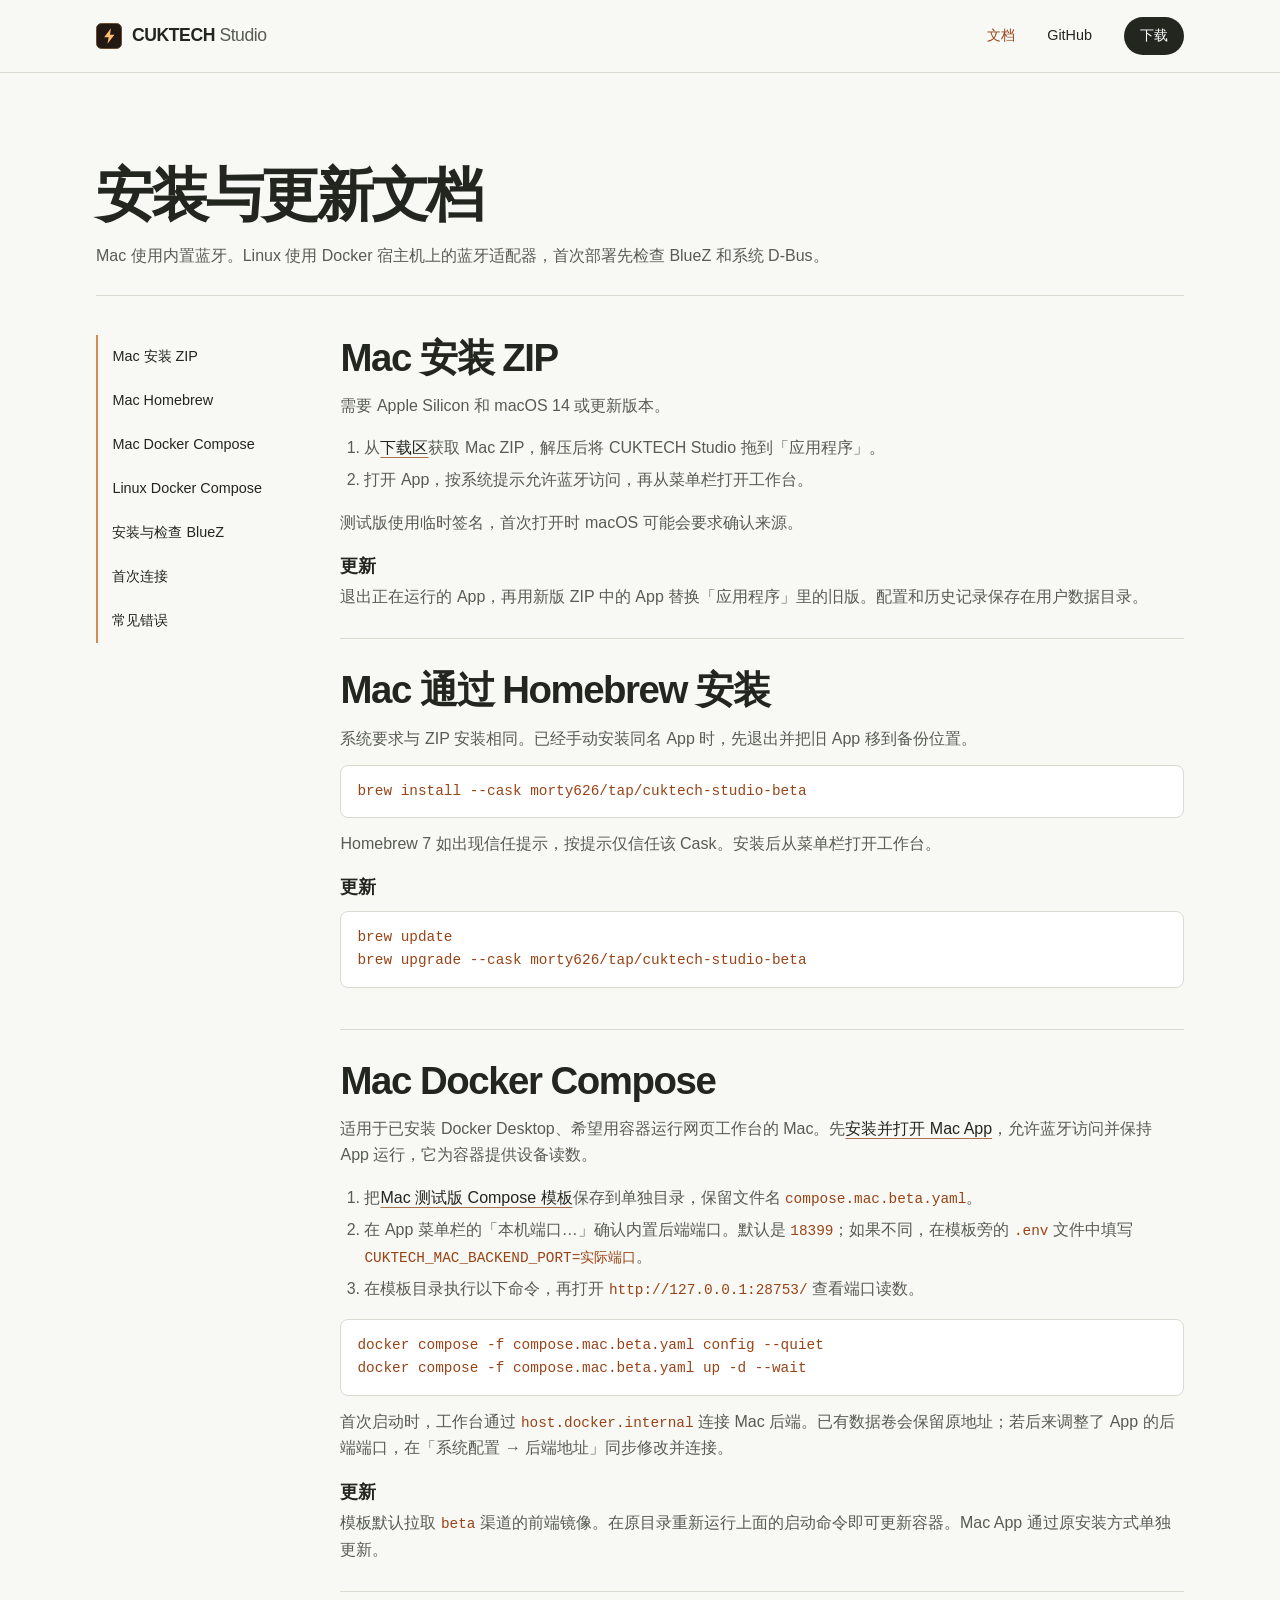
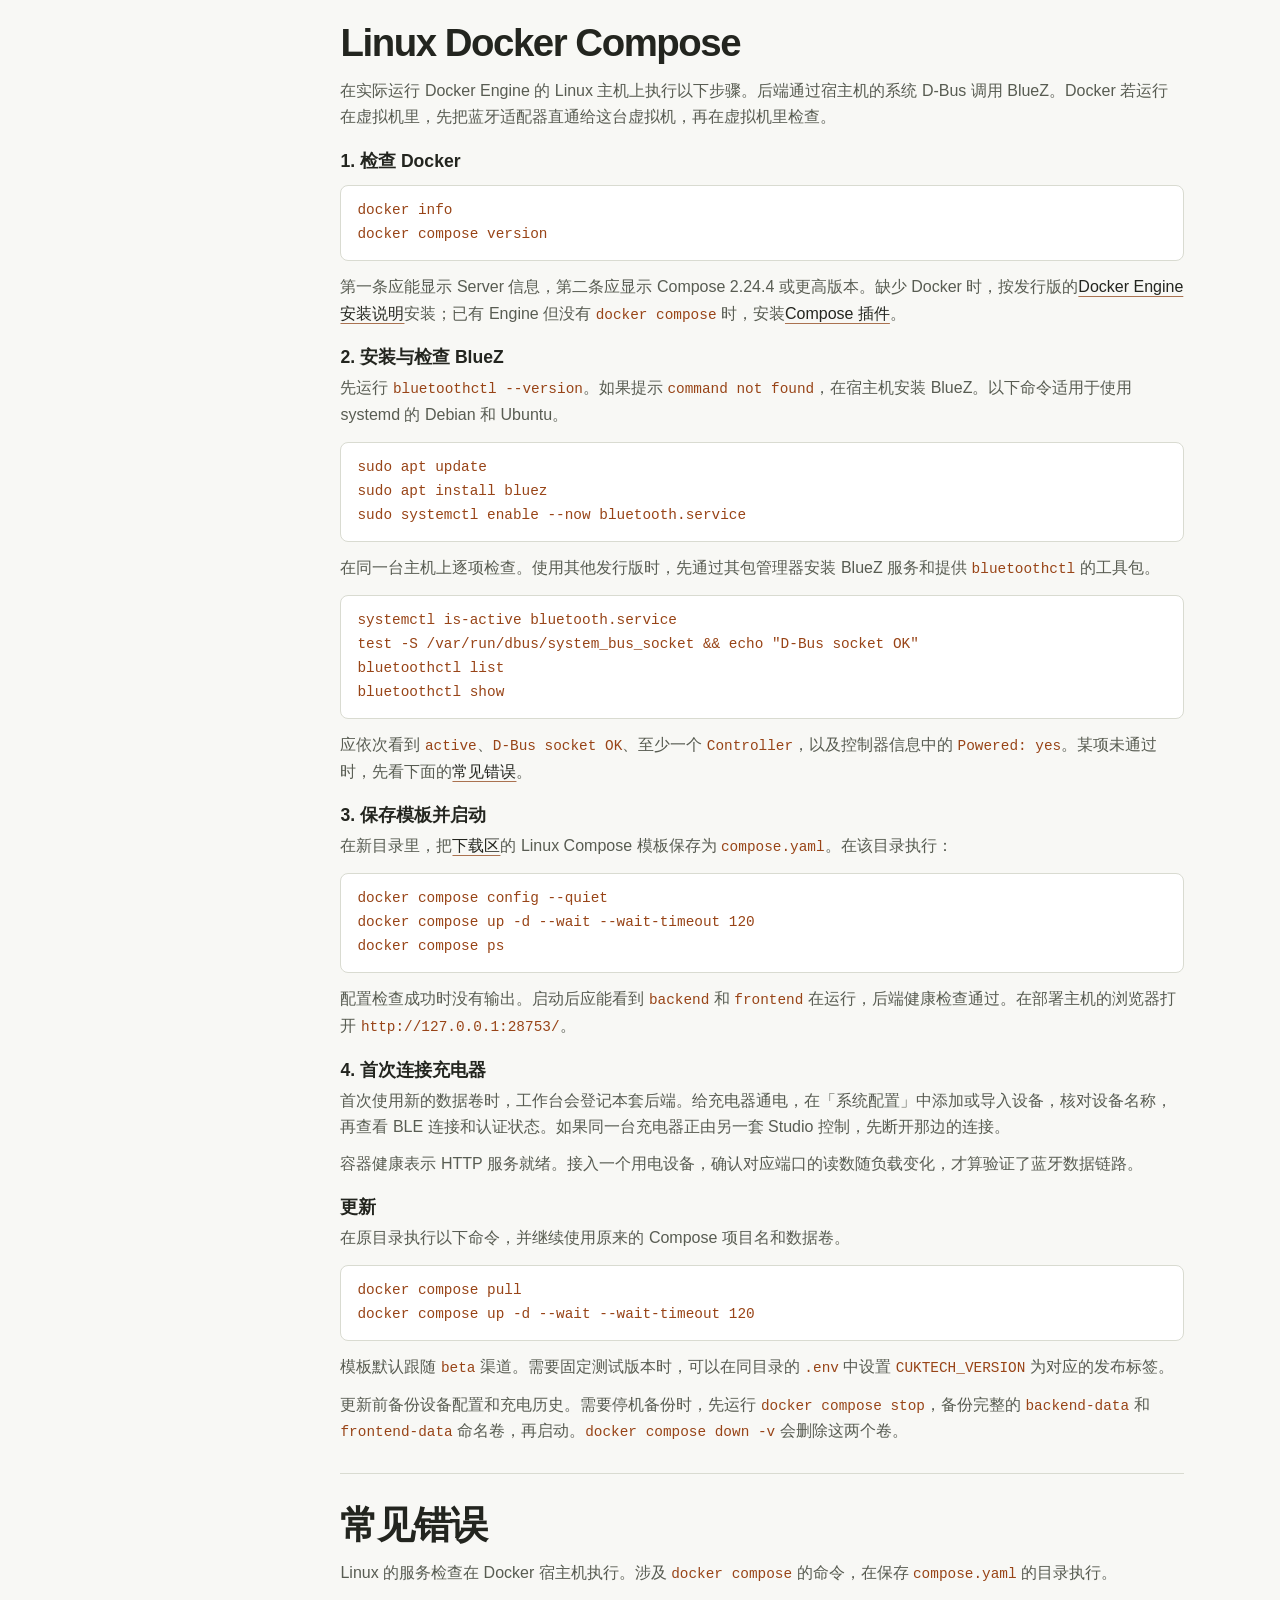
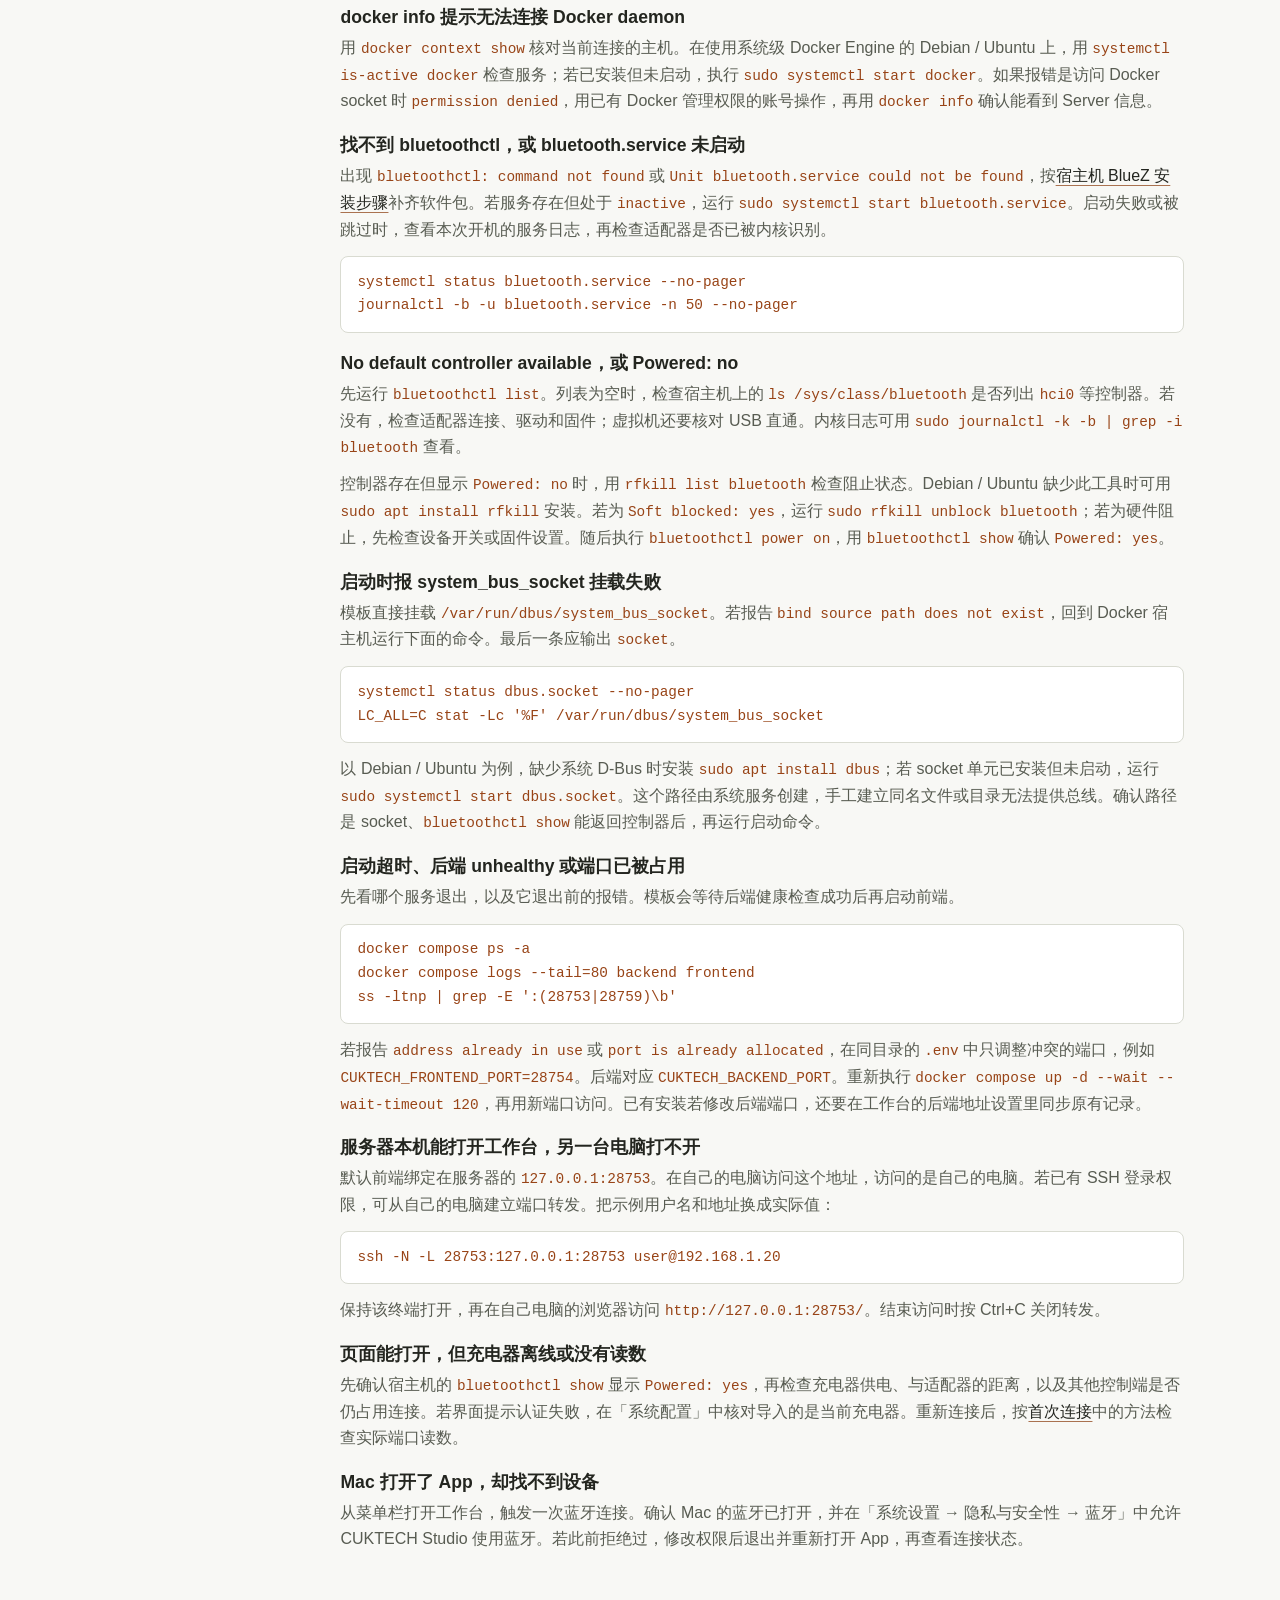
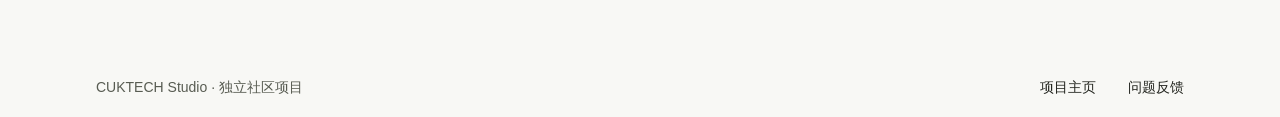
==== commit 84540a5b: "Clarify platform downloads and add Mac Docker setup Agent: Codex Task: beta-9-download-page" ====
--- a/docs/guide/index.html
+++ b/docs/guide/index.html
@@ -35,6 +35,7 @@
       <nav class="guide-nav" aria-label="文档目录">
         <a href="#mac">Mac 安装 ZIP</a>
         <a href="#homebrew">Mac Homebrew</a>
+        <a href="#mac-docker">Mac Docker Compose</a>
         <a href="#linux">Linux Docker Compose</a>
         <a href="#bluez">安装与检查 BlueZ</a>
         <a href="#first-connection">首次连接</a>
@@ -62,6 +63,21 @@
           <h3>更新</h3>
           <pre><code>brew update
 brew upgrade --cask morty626/tap/cuktech-studio-beta</code></pre>
+        </section>
+
+        <section id="mac-docker" aria-labelledby="mac-docker-title">
+          <h2 id="mac-docker-title">Mac Docker Compose</h2>
+          <p>适用于已安装 Docker Desktop、希望用容器运行网页工作台的 Mac。先<a href="#mac">安装并打开 Mac App</a>，允许蓝牙访问并保持 App 运行，它为容器提供设备读数。</p>
+          <ol>
+            <li>把<a href="../downloads/compose.mac.beta.yaml" download>Mac 测试版 Compose 模板</a>保存到单独目录，保留文件名 <code>compose.mac.beta.yaml</code>。</li>
+            <li>在 App 菜单栏的「本机端口…」确认内置后端端口。默认是 <code>18399</code>；如果不同，在模板旁的 <code>.env</code> 文件中填写 <code>CUKTECH_MAC_BACKEND_PORT=实际端口</code>。</li>
+            <li>在模板目录执行以下命令，再打开 <code>http://127.0.0.1:28753/</code> 查看端口读数。</li>
+          </ol>
+          <pre><code>docker compose -f compose.mac.beta.yaml config --quiet
+docker compose -f compose.mac.beta.yaml up -d --wait</code></pre>
+          <p>首次启动时，工作台通过 <code>host.docker.internal</code> 连接 Mac 后端。已有数据卷会保留原地址；若后来调整了 App 的后端端口，在「系统配置 → 后端地址」同步修改并连接。</p>
+          <h3>更新</h3>
+          <p>模板默认拉取 <code>beta</code> 渠道的前端镜像。在原目录重新运行上面的启动命令即可更新容器。Mac App 通过原安装方式单独更新。</p>
         </section>
 
         <section id="linux" aria-labelledby="linux-title">
--- a/docs/assets/site.css
+++ b/docs/assets/site.css
@@ -190,6 +190,11 @@
   gap: 0.75rem;
 }
 
+.hero-description {
+  margin-block-start: 1rem;
+  font-size: clamp(1rem, 1.3vw, 1.125rem);
+}
+
 .button {
   display: inline-flex;
   min-height: 2.85rem;
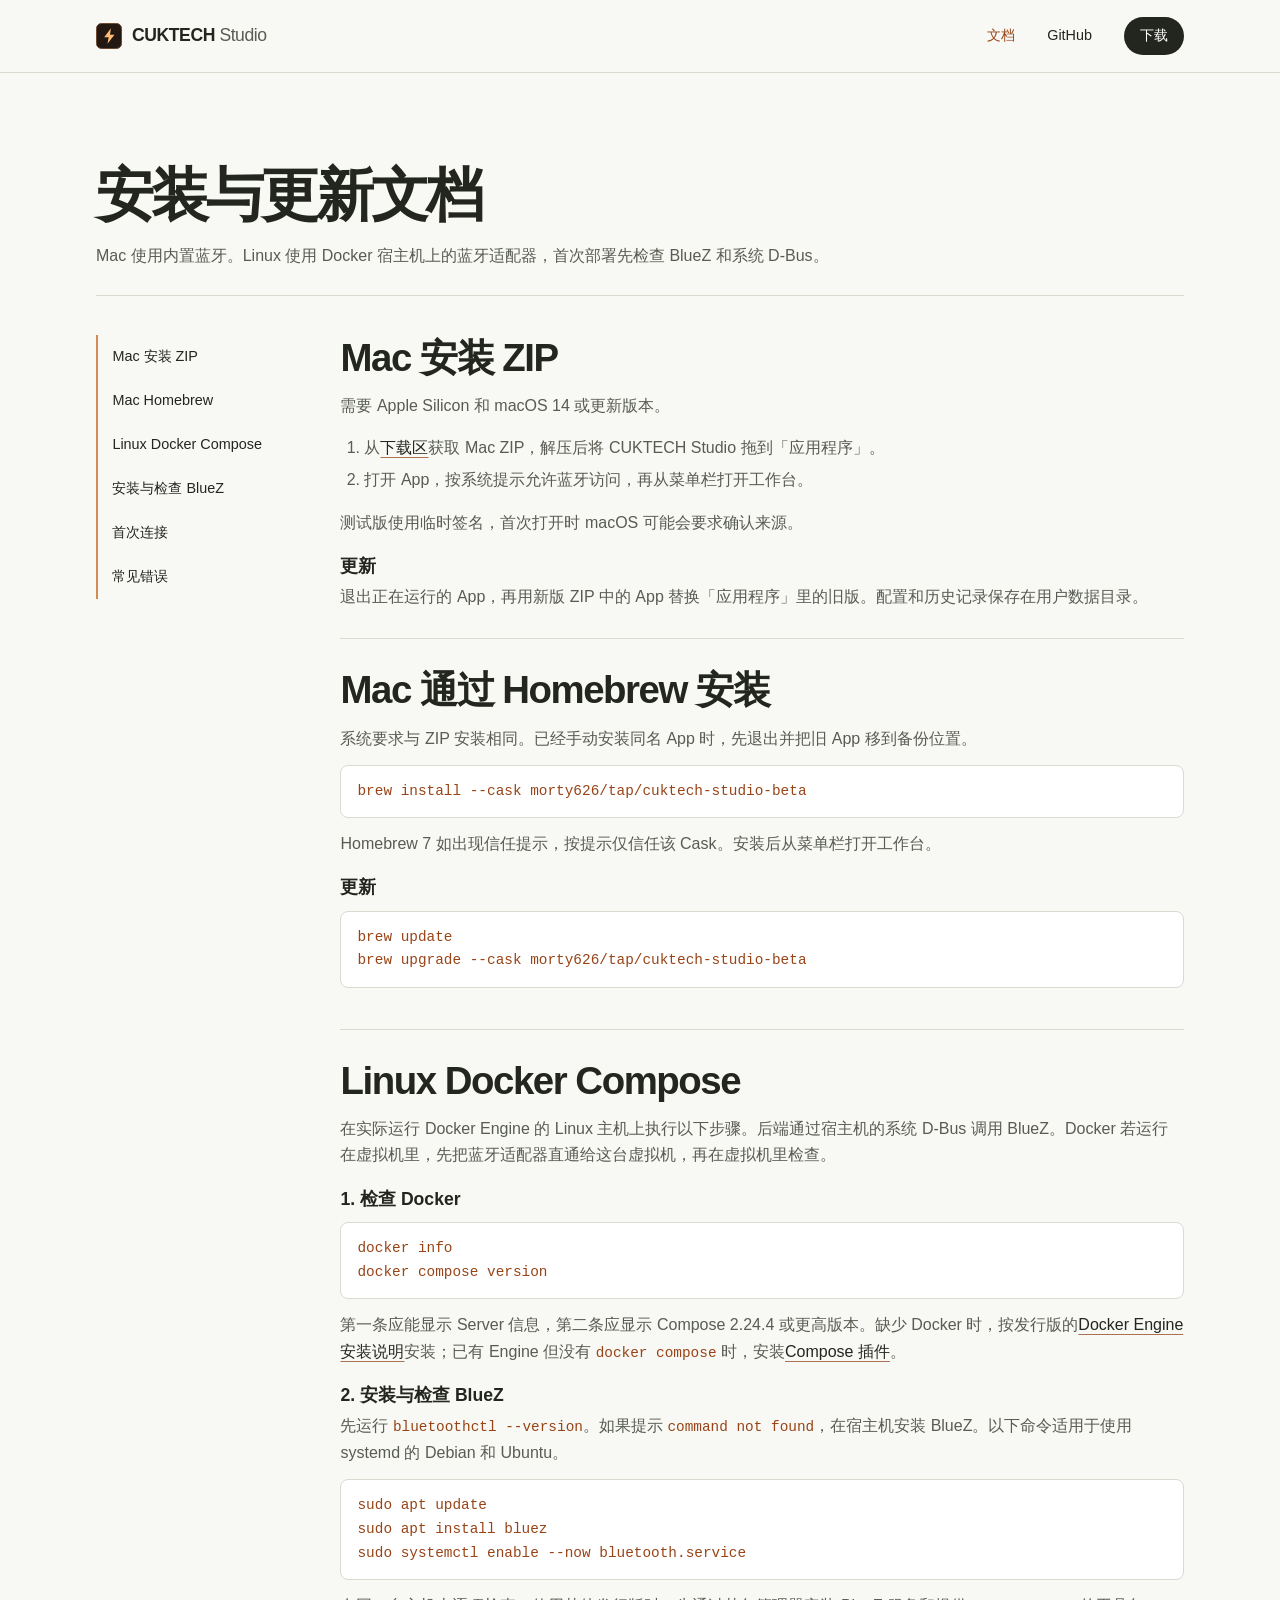
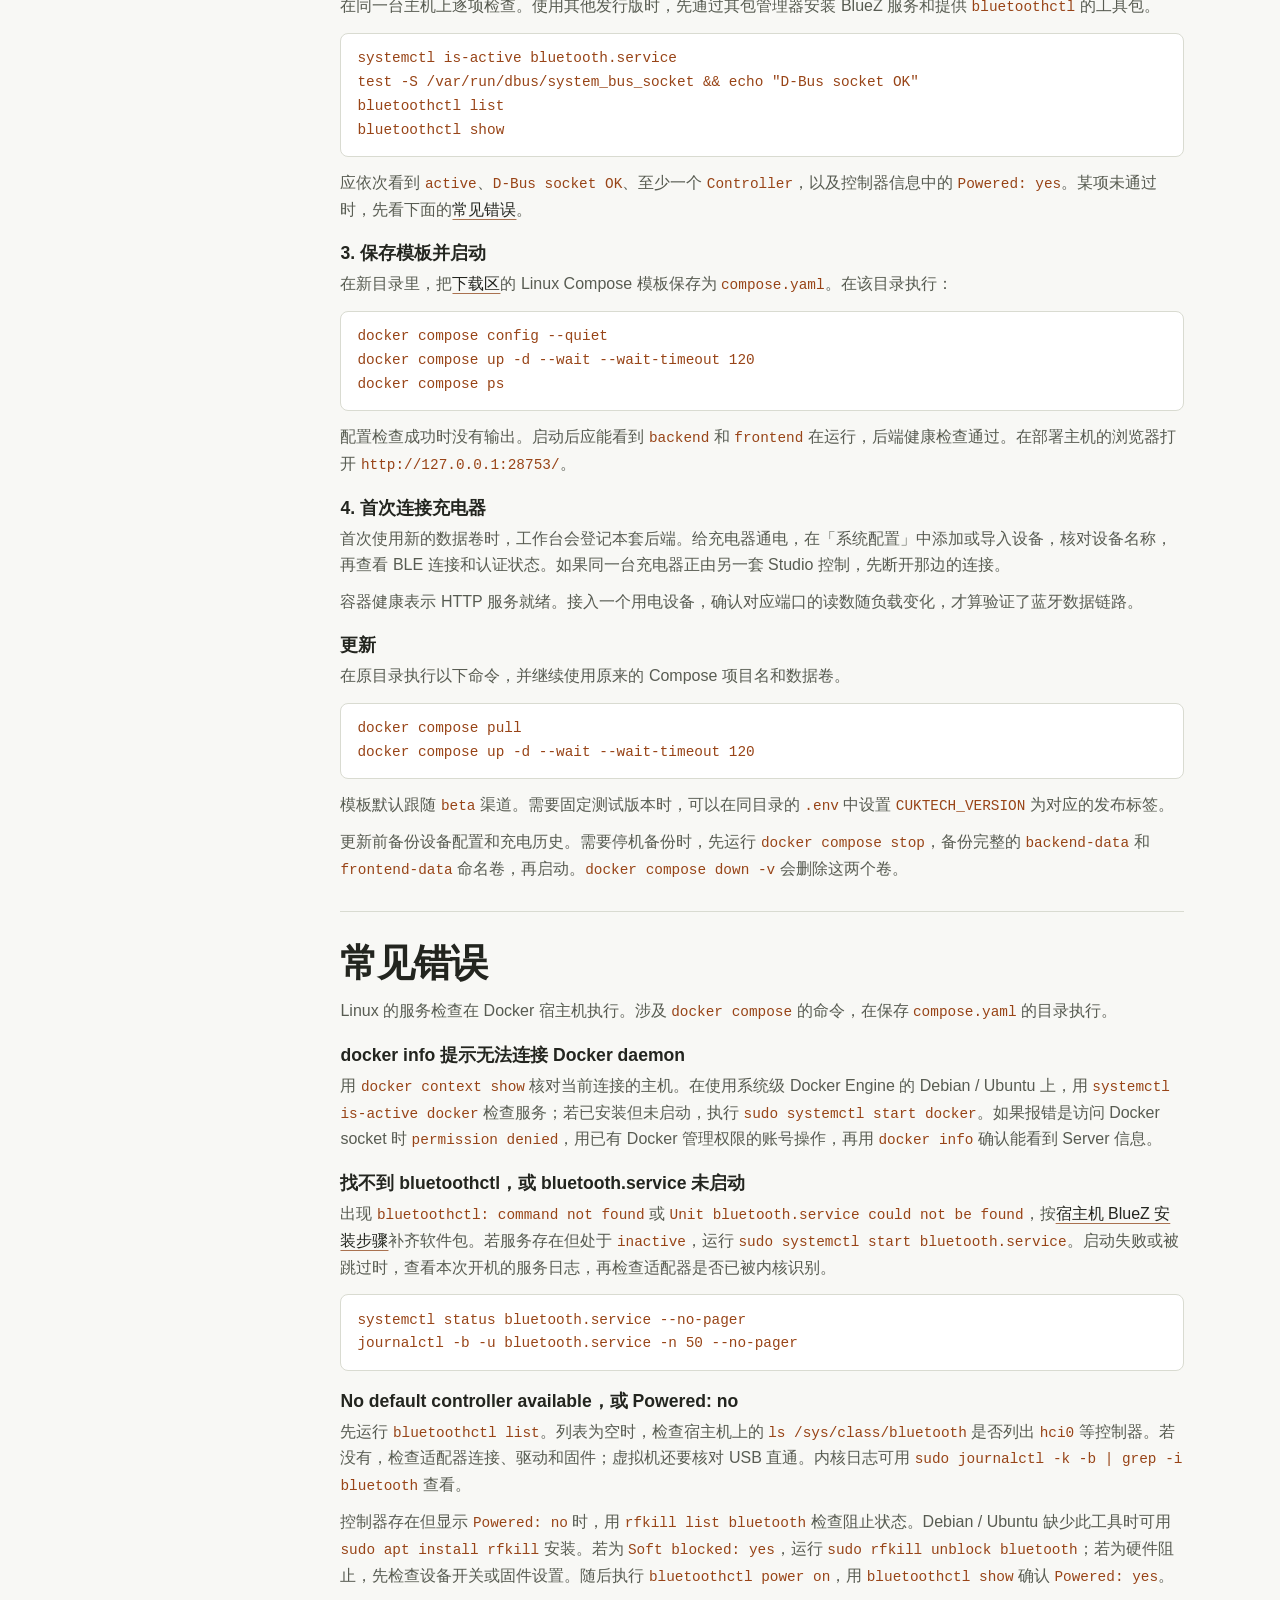
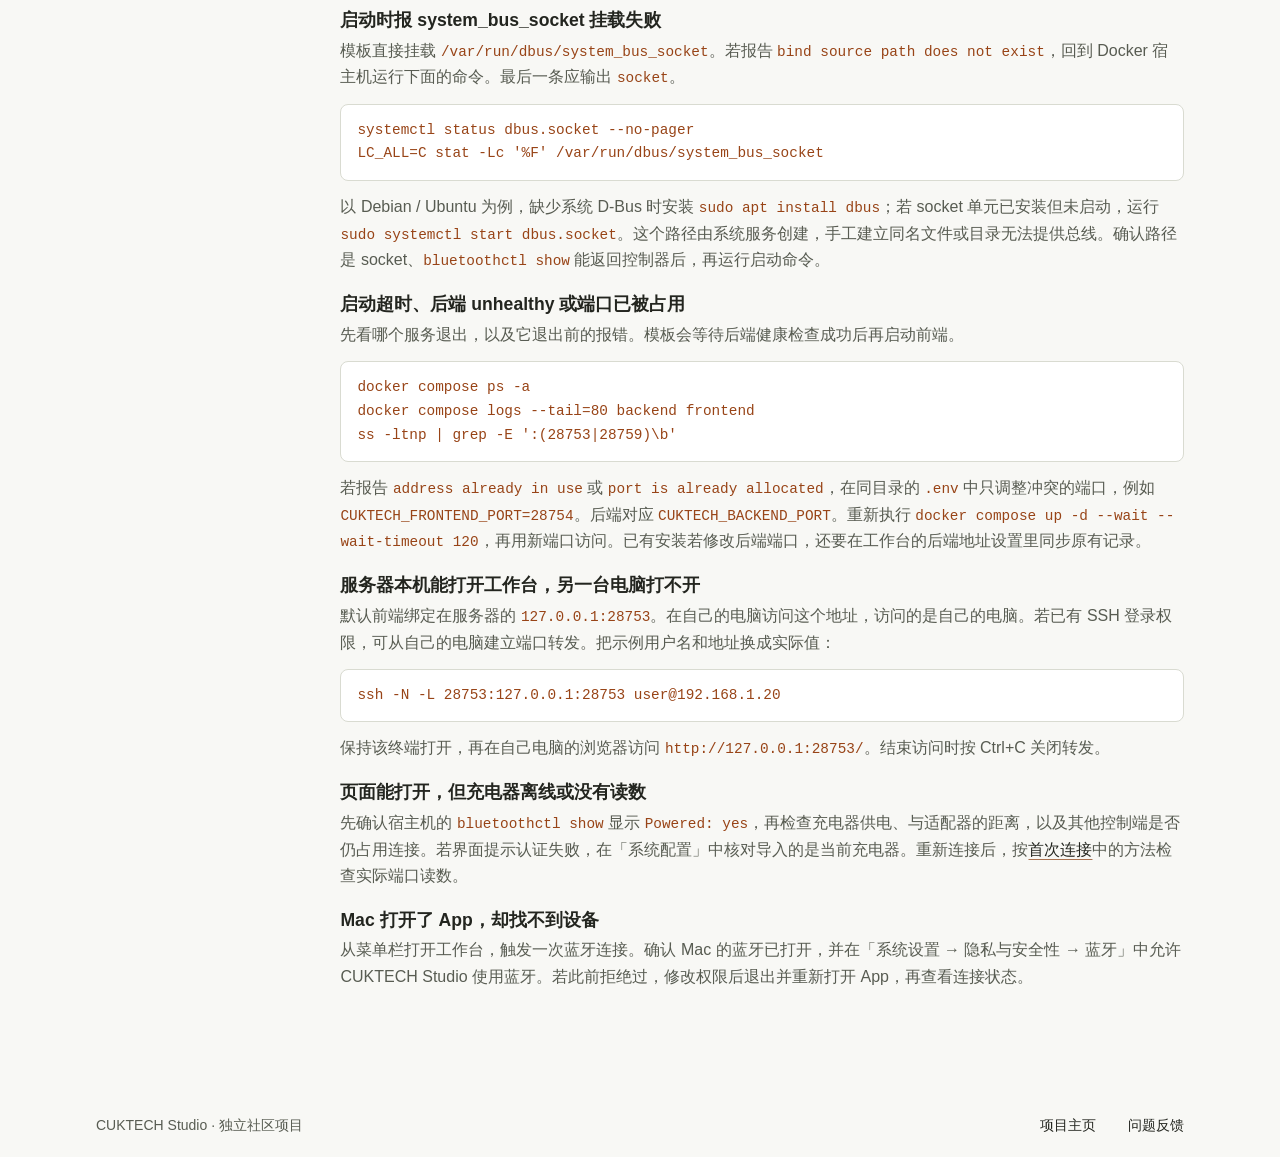
==== commit e93bbcbc: "Retire the public Mac Docker download and setup guide Agent: Codex Task: remove-mac-docker" ====
--- a/docs/guide/index.html
+++ b/docs/guide/index.html
@@ -35,7 +35,6 @@
       <nav class="guide-nav" aria-label="文档目录">
         <a href="#mac">Mac 安装 ZIP</a>
         <a href="#homebrew">Mac Homebrew</a>
-        <a href="#mac-docker">Mac Docker Compose</a>
         <a href="#linux">Linux Docker Compose</a>
         <a href="#bluez">安装与检查 BlueZ</a>
         <a href="#first-connection">首次连接</a>
@@ -63,21 +62,6 @@
           <h3>更新</h3>
           <pre><code>brew update
 brew upgrade --cask morty626/tap/cuktech-studio-beta</code></pre>
-        </section>
-
-        <section id="mac-docker" aria-labelledby="mac-docker-title">
-          <h2 id="mac-docker-title">Mac Docker Compose</h2>
-          <p>适用于已安装 Docker Desktop、希望用容器运行网页工作台的 Mac。先<a href="#mac">安装并打开 Mac App</a>，允许蓝牙访问并保持 App 运行，它为容器提供设备读数。</p>
-          <ol>
-            <li>把<a href="../downloads/compose.mac.beta.yaml" download>Mac 测试版 Compose 模板</a>保存到单独目录，保留文件名 <code>compose.mac.beta.yaml</code>。</li>
-            <li>在 App 菜单栏的「本机端口…」确认内置后端端口。默认是 <code>18399</code>；如果不同，在模板旁的 <code>.env</code> 文件中填写 <code>CUKTECH_MAC_BACKEND_PORT=实际端口</code>。</li>
-            <li>在模板目录执行以下命令，再打开 <code>http://127.0.0.1:28753/</code> 查看端口读数。</li>
-          </ol>
-          <pre><code>docker compose -f compose.mac.beta.yaml config --quiet
-docker compose -f compose.mac.beta.yaml up -d --wait</code></pre>
-          <p>首次启动时，工作台通过 <code>host.docker.internal</code> 连接 Mac 后端。已有数据卷会保留原地址；若后来调整了 App 的后端端口，在「系统配置 → 后端地址」同步修改并连接。</p>
-          <h3>更新</h3>
-          <p>模板默认拉取 <code>beta</code> 渠道的前端镜像。在原目录重新运行上面的启动命令即可更新容器。Mac App 通过原安装方式单独更新。</p>
         </section>
 
         <section id="linux" aria-labelledby="linux-title">
--- a/docs/assets/site.css
+++ b/docs/assets/site.css
@@ -208,14 +208,9 @@
   text-decoration: none;
 }
 
-.actions .button {
-  min-width: 7rem;
-  min-height: 3rem;
-  border-radius: 0.75rem;
-}
-
-.actions .button:active {
-  box-shadow: inset 0 2px 4px #0002;
+.actions .text-link {
+  gap: 0.45rem;
+  font-weight: 650;
 }
 
 .outline {
@@ -249,7 +244,7 @@
   white-space: nowrap;
 }
 
-.preview-header, .instrument figcaption {
+.preview-header {
   display: flex;
   align-items: center;
   justify-content: space-between;
@@ -346,15 +341,8 @@
   content: "";
 }
 
-.instrument:has(:checked:not([value="compare"])) .preview-screen::after,
-.instrument .caption-night, .instrument .caption-day,
-.instrument:has(:checked:not([value="compare"])) .caption-compare {
+.instrument:has(:checked:not([value="compare"])) .preview-screen::after {
   display: none;
-}
-
-.instrument:has([value="night"]:checked) .caption-night,
-.instrument:has([value="day"]:checked) .caption-day {
-  display: inline;
 }
 
 .day-view {
@@ -382,12 +370,6 @@
   width: 100%;
   height: auto;
   background: #101010;
-}
-
-.instrument figcaption {
-  padding: 0.85rem 0.1rem 0;
-  color: var(--muted);
-  font-size: 0.8125rem;
 }
 
 .install h2 {
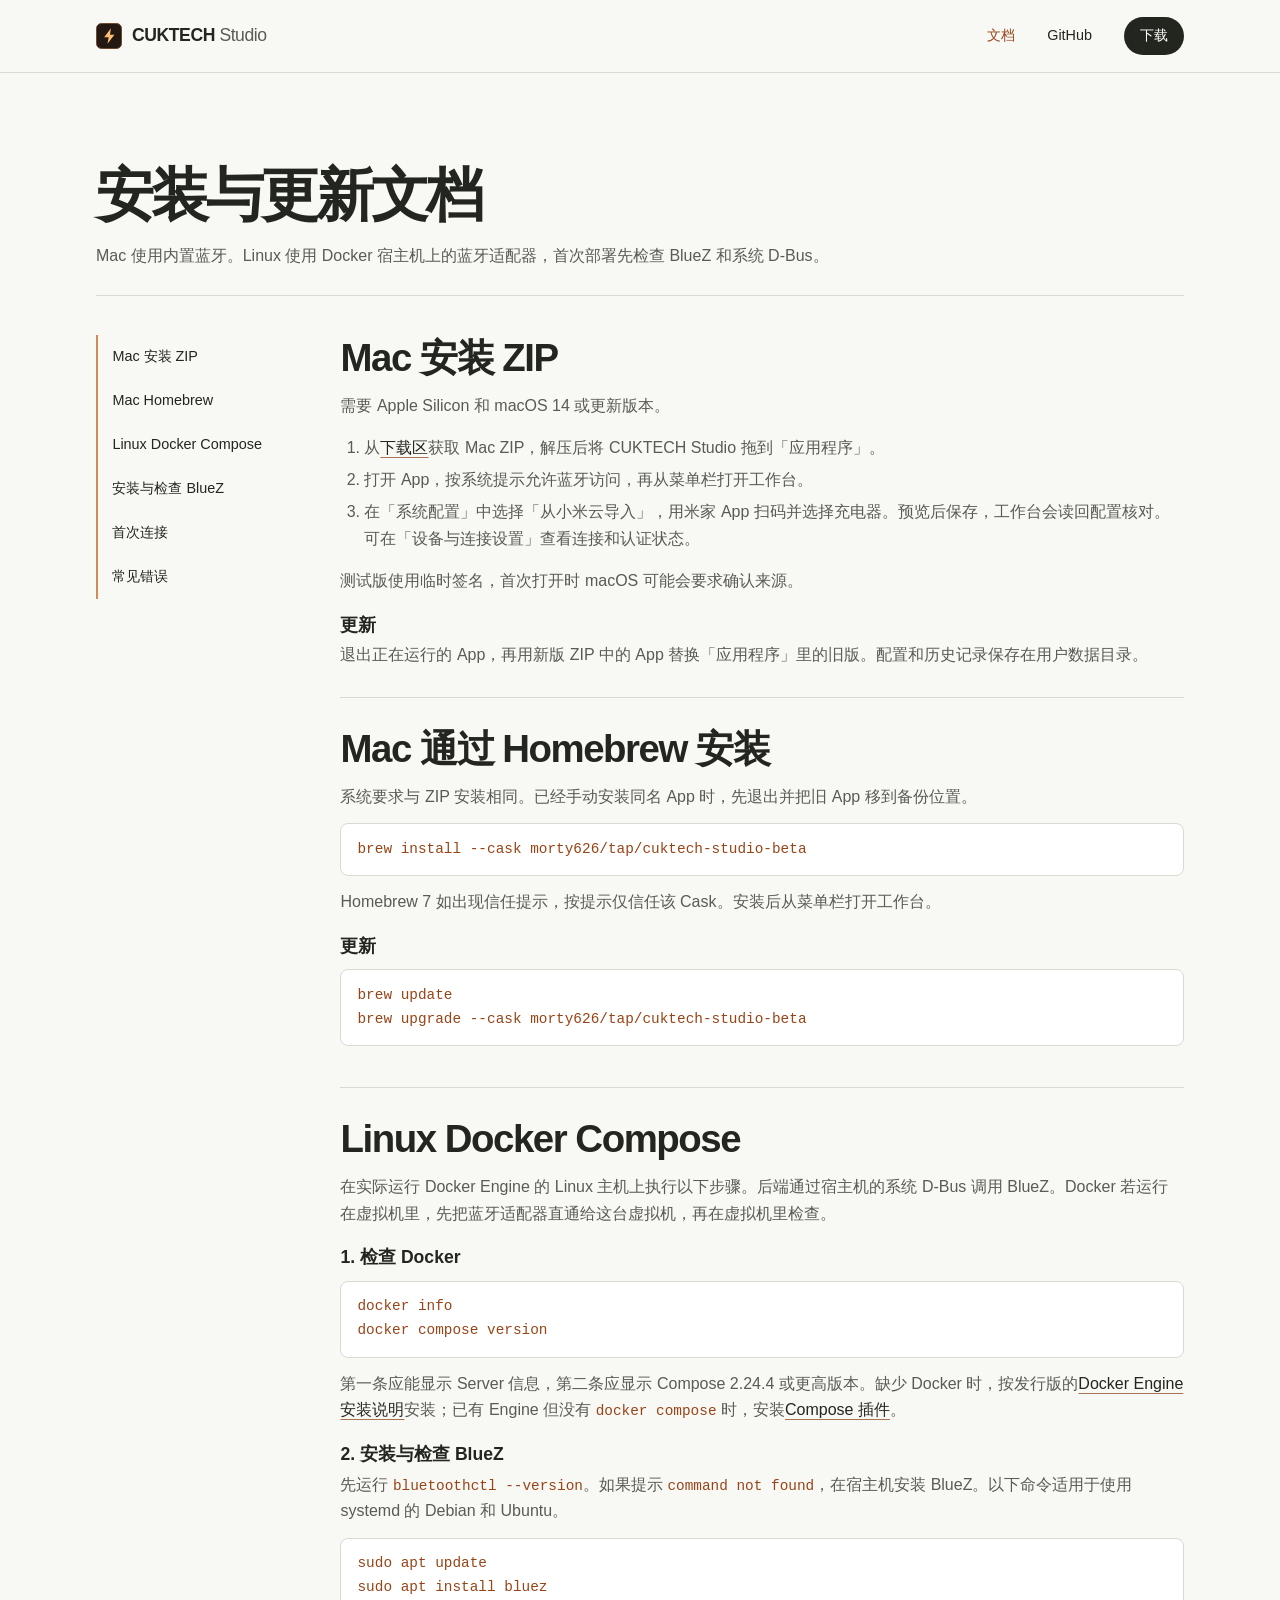
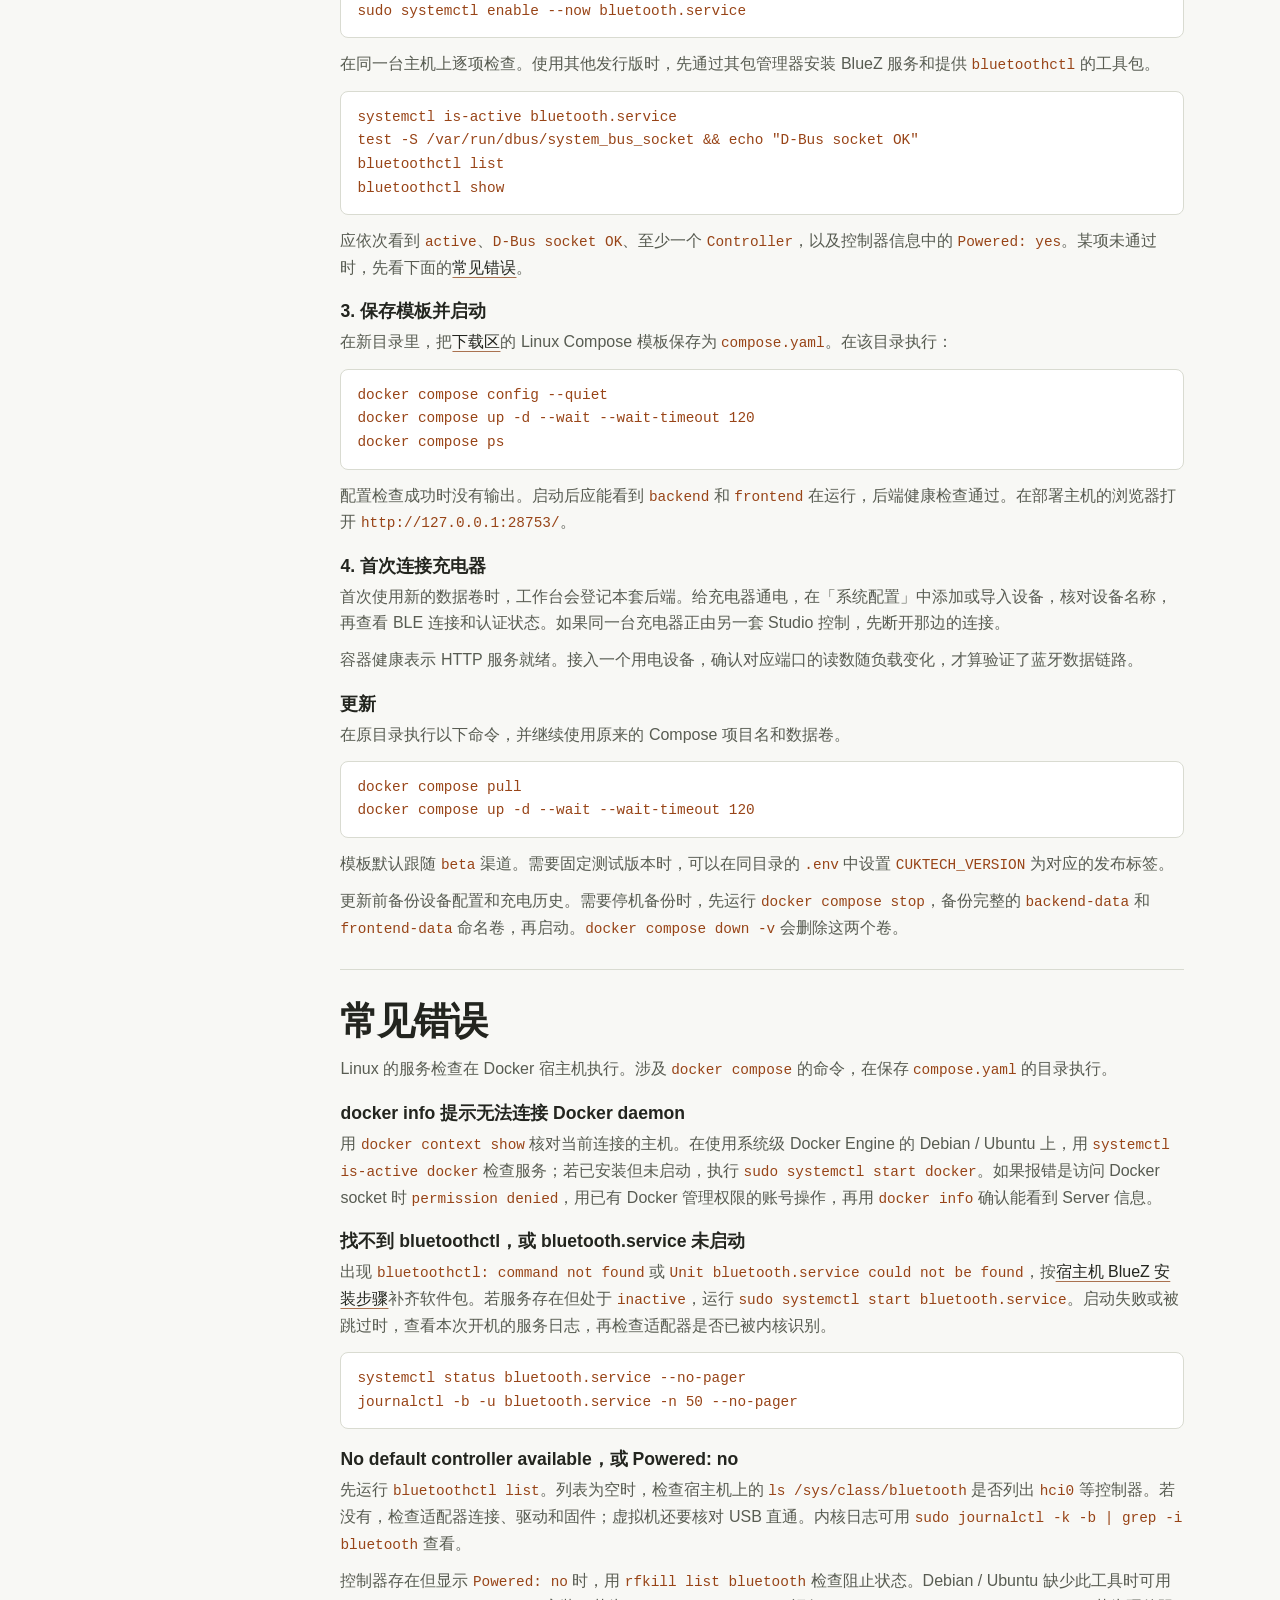
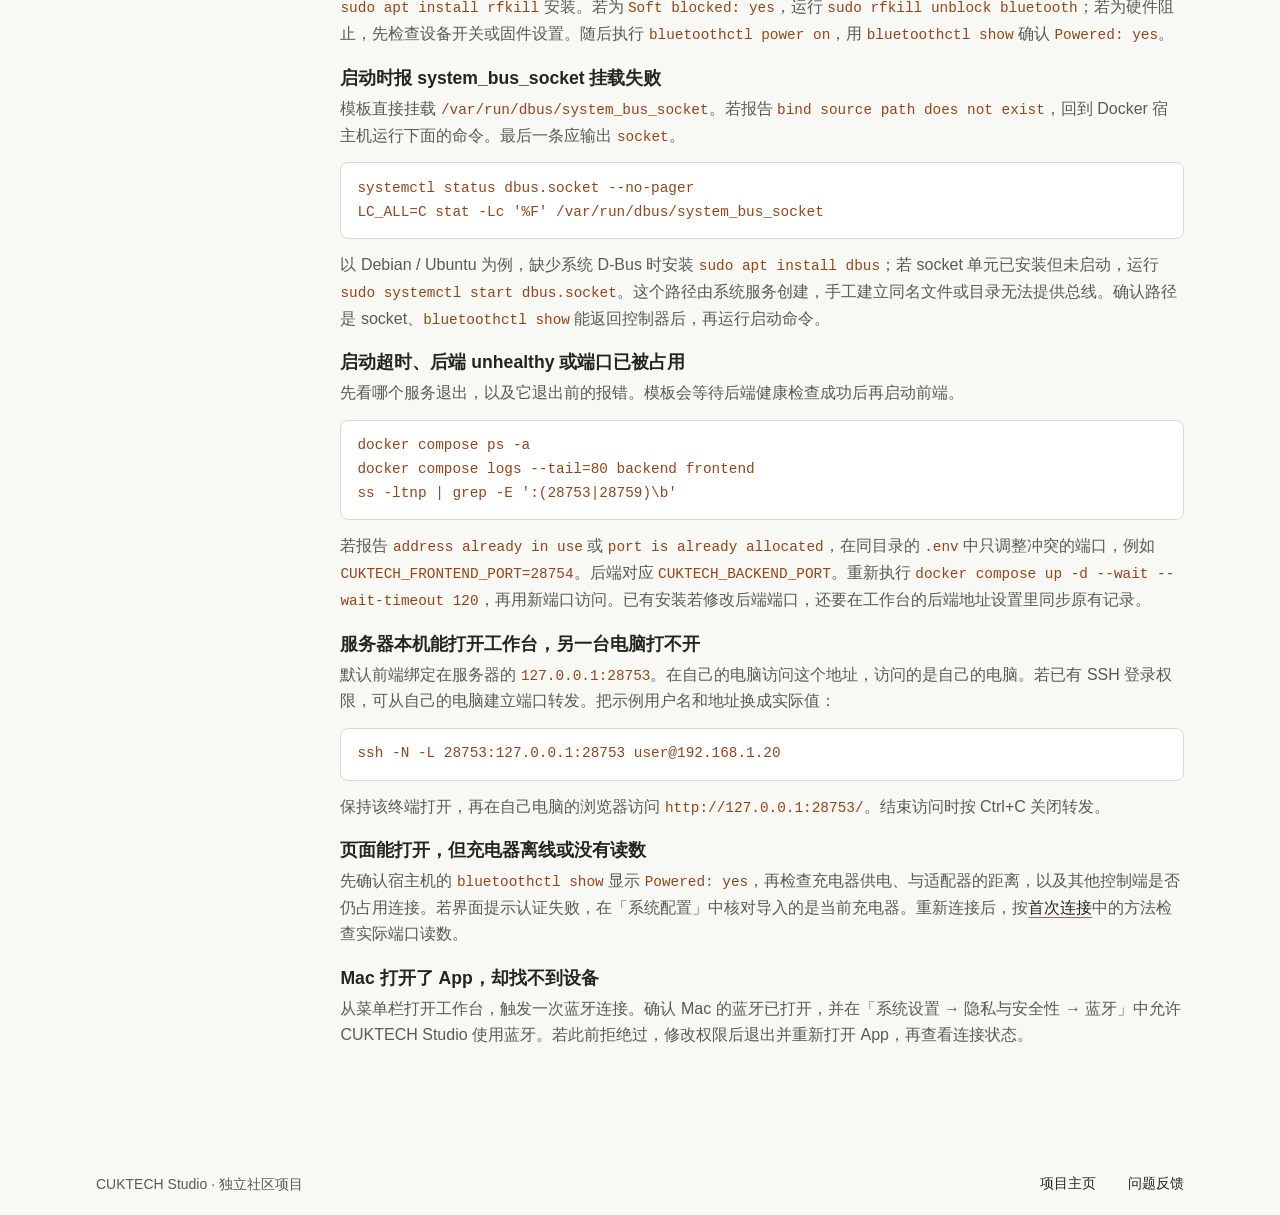
==== commit 8cd7c56c: "Refresh the workbench previews and link verified release downloads Agent: Codex Task: beta-11-releas" ====
--- a/docs/guide/index.html
+++ b/docs/guide/index.html
@@ -48,6 +48,7 @@
           <ol>
             <li>从<a href="../index.html#downloads">下载区</a>获取 Mac ZIP，解压后将 CUKTECH Studio 拖到「应用程序」。</li>
             <li>打开 App，按系统提示允许蓝牙访问，再从菜单栏打开工作台。</li>
+            <li>在「系统配置」中选择「从小米云导入」，用米家 App 扫码并选择充电器。预览后保存，工作台会读回配置核对。可在「设备与连接设置」查看连接和认证状态。</li>
           </ol>
           <p>测试版使用临时签名，首次打开时 macOS 可能会要求确认来源。</p>
           <h3>更新</h3>
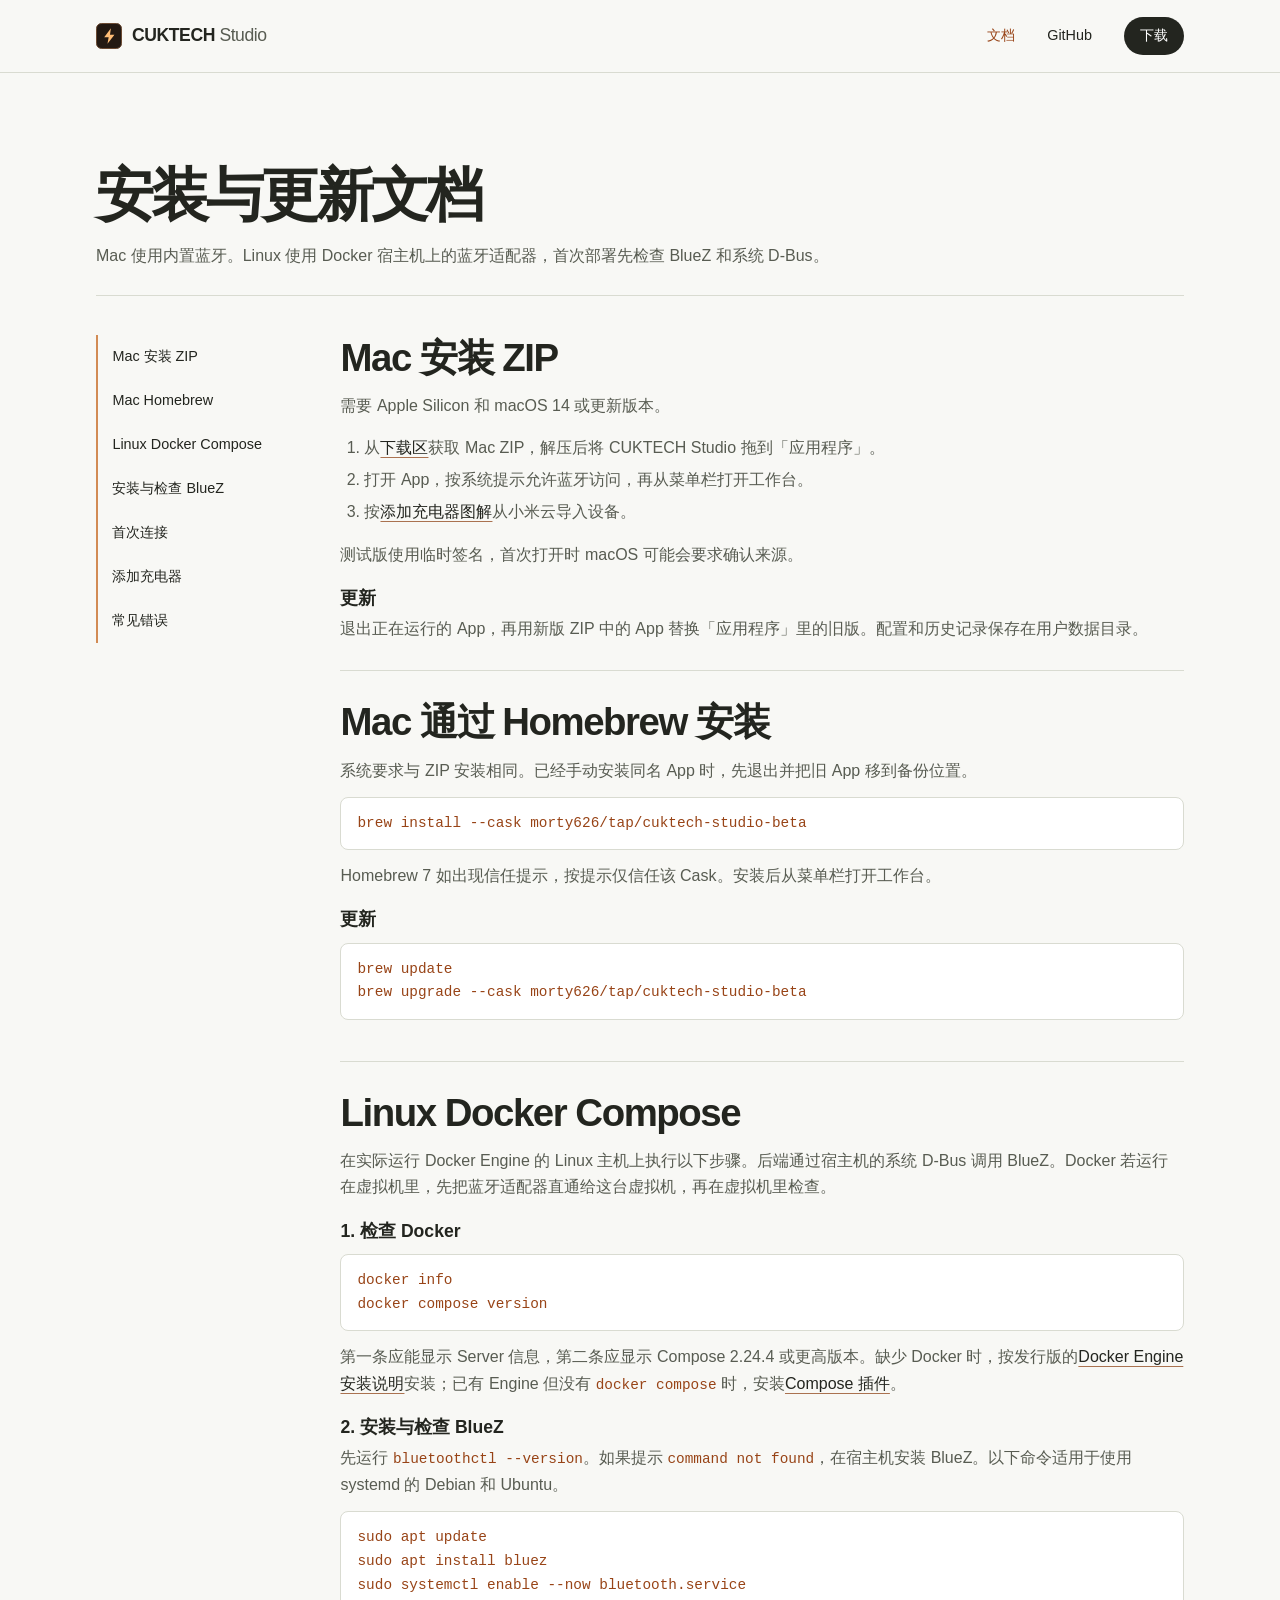
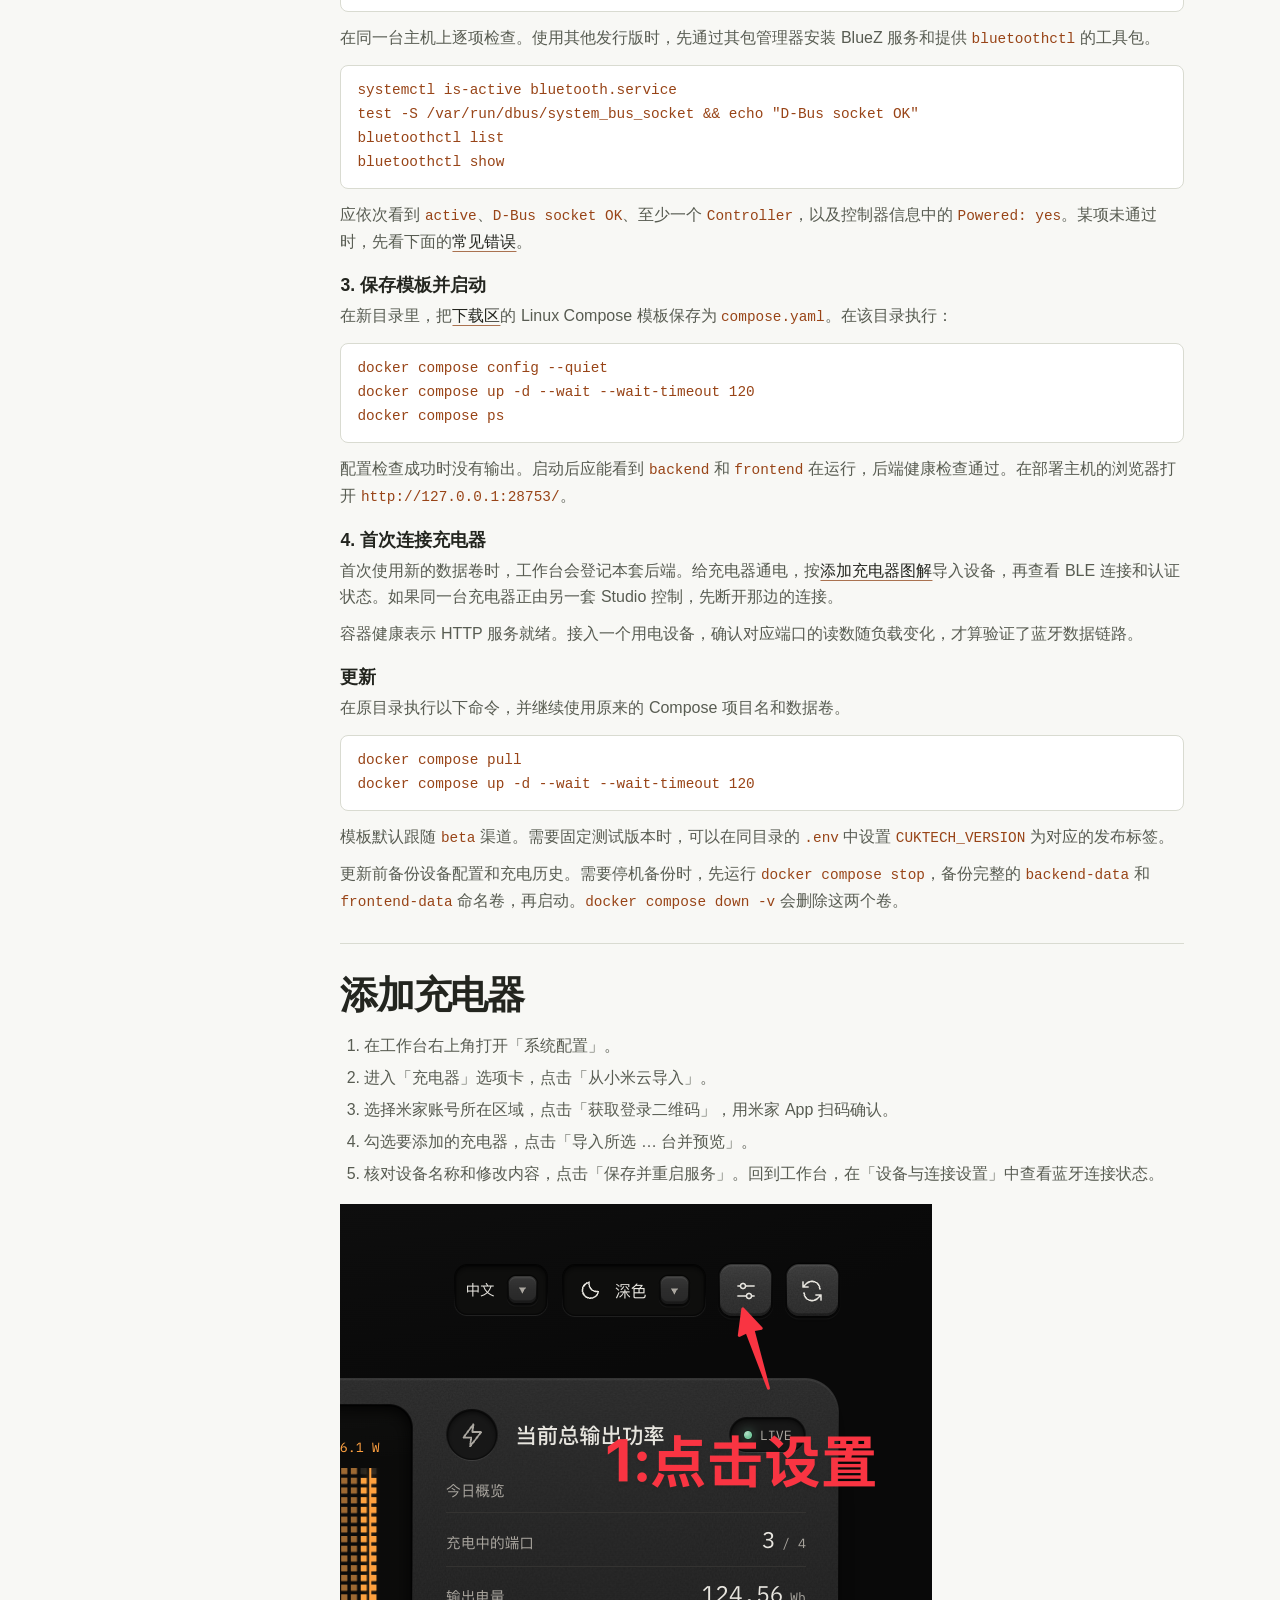
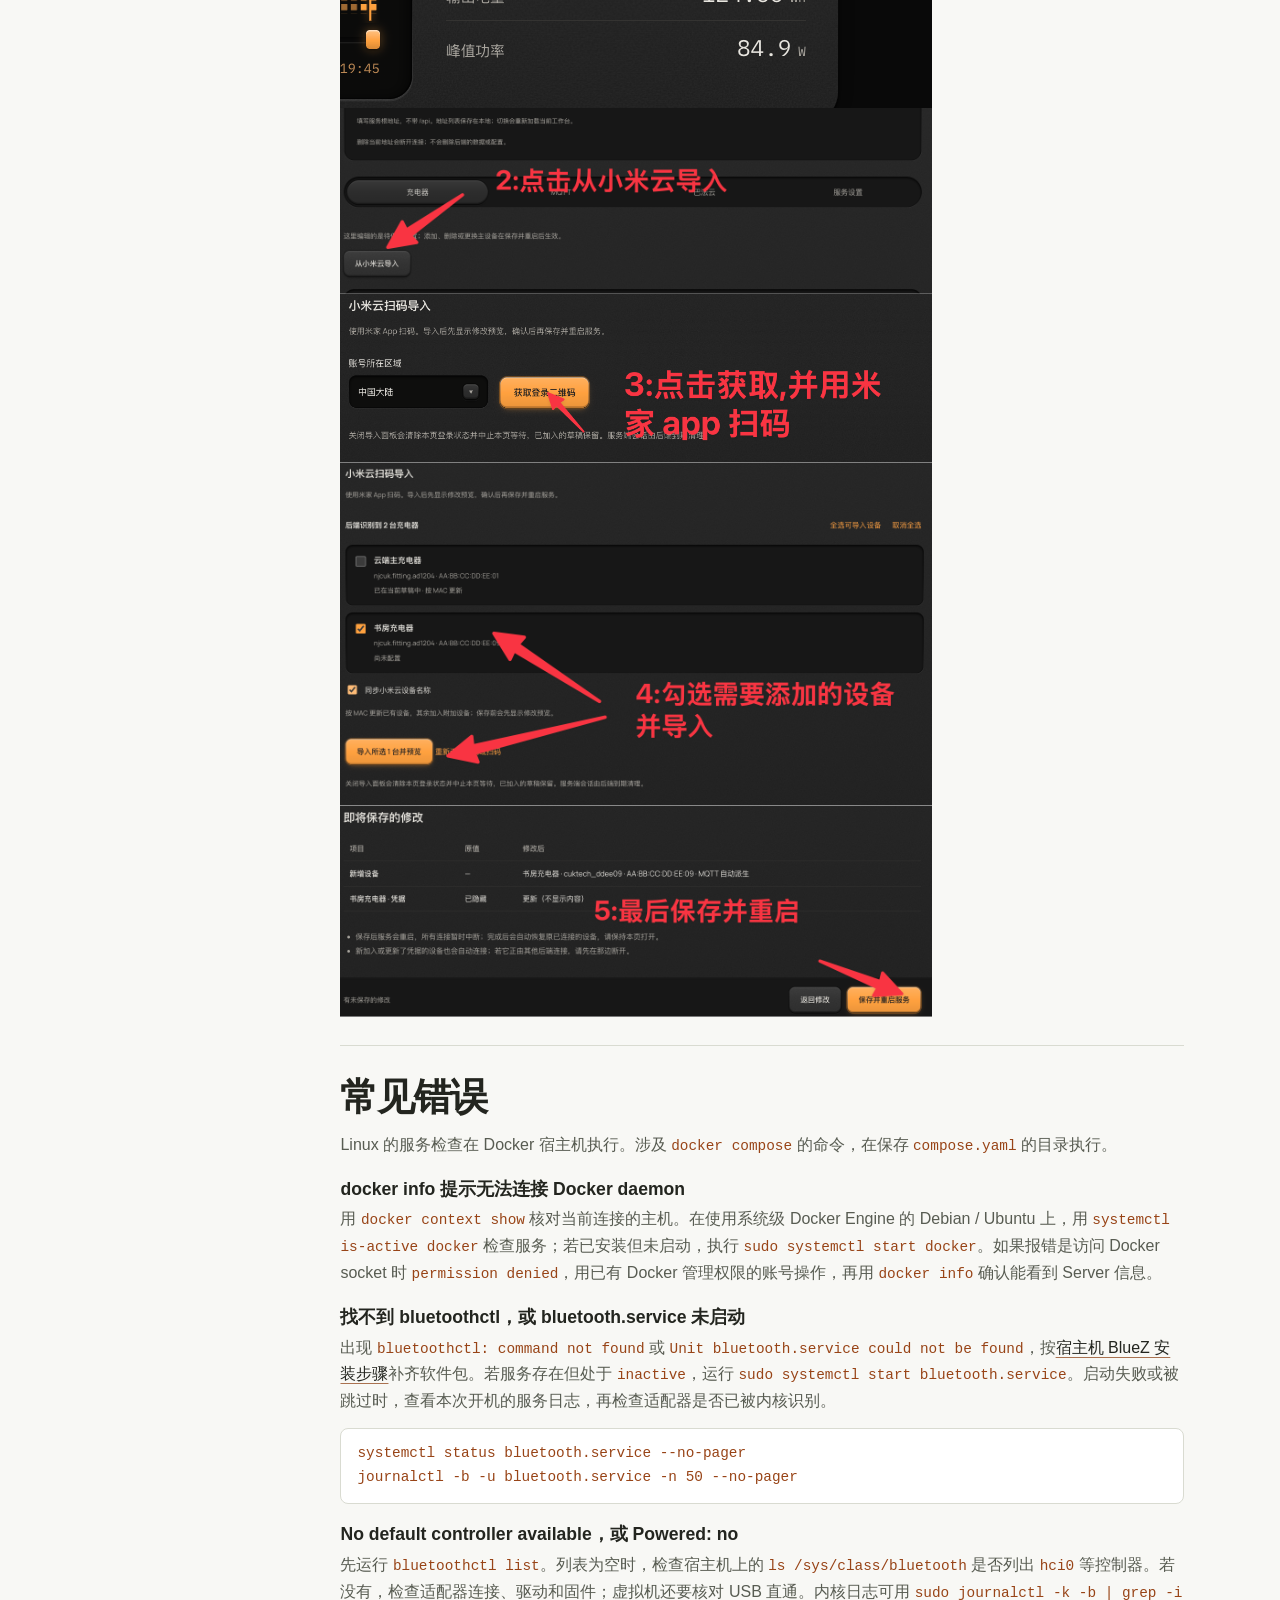
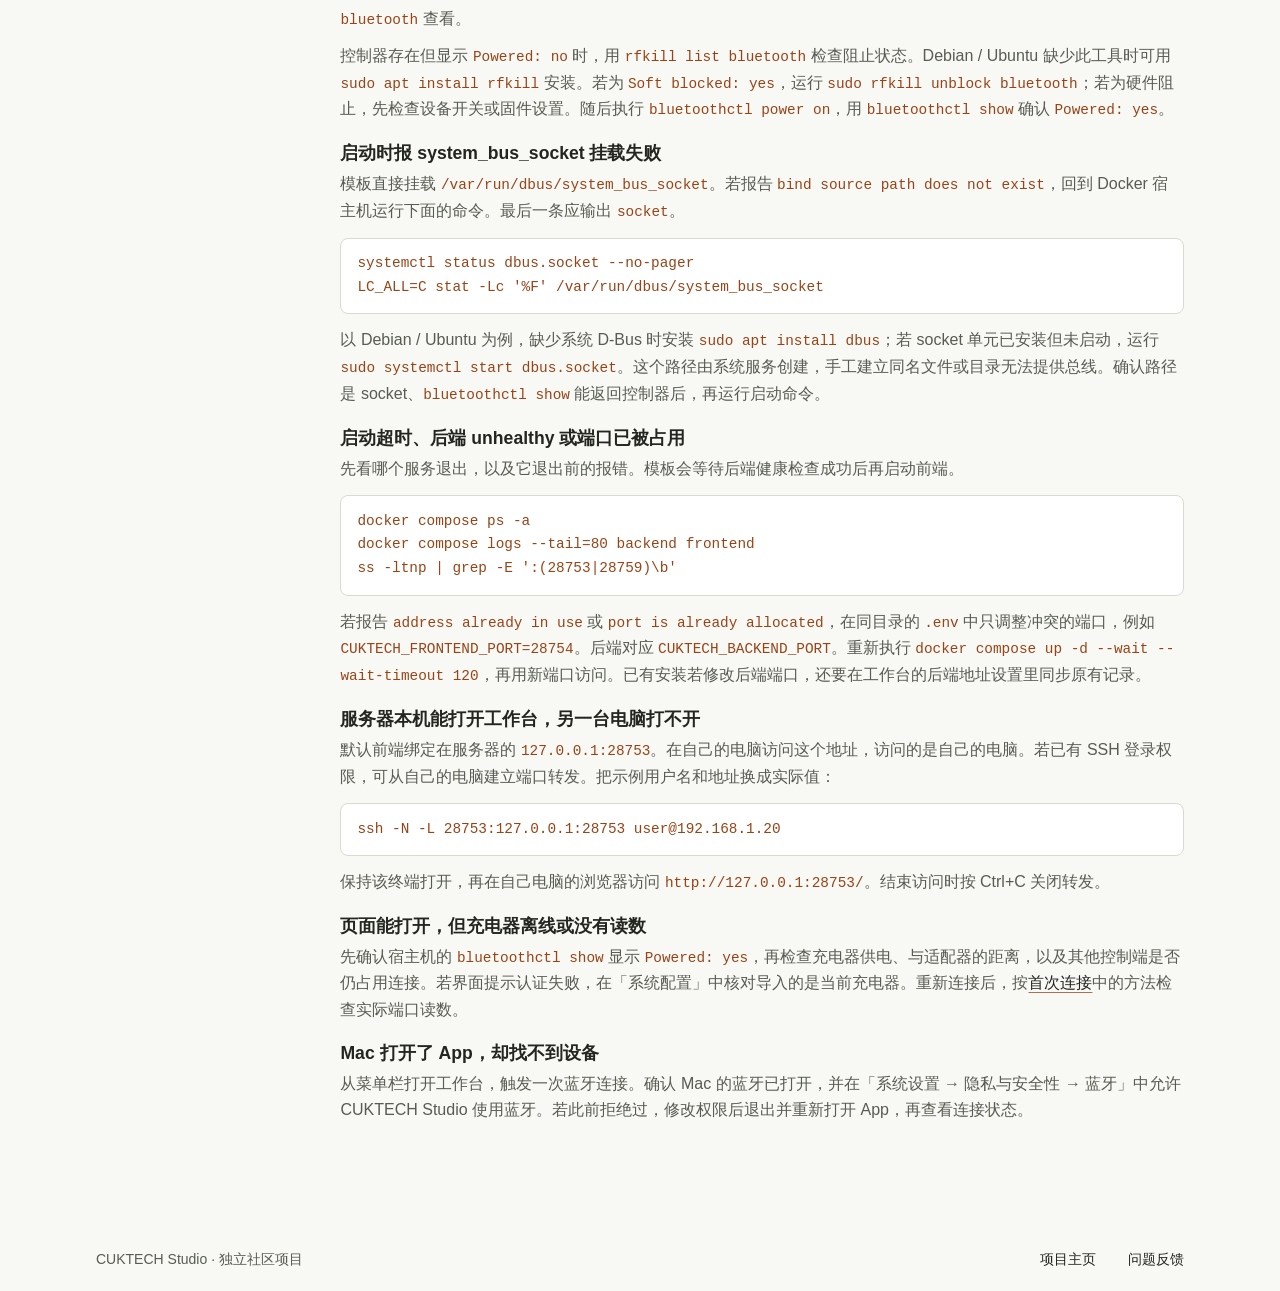
==== commit 825eb209: "Illustrate how to add a charger from Xiaomi Cloud Agent: Codex Task: add-charger-guide" ====
--- a/docs/guide/index.html
+++ b/docs/guide/index.html
@@ -38,6 +38,7 @@
         <a href="#linux">Linux Docker Compose</a>
         <a href="#bluez">安装与检查 BlueZ</a>
         <a href="#first-connection">首次连接</a>
+        <a href="#add-charger">添加充电器</a>
         <a href="#troubleshooting">常见错误</a>
       </nav>
 
@@ -48,7 +49,7 @@
           <ol>
             <li>从<a href="../index.html#downloads">下载区</a>获取 Mac ZIP，解压后将 CUKTECH Studio 拖到「应用程序」。</li>
             <li>打开 App，按系统提示允许蓝牙访问，再从菜单栏打开工作台。</li>
-            <li>在「系统配置」中选择「从小米云导入」，用米家 App 扫码并选择充电器。预览后保存，工作台会读回配置核对。可在「设备与连接设置」查看连接和认证状态。</li>
+            <li>按<a href="#add-charger">添加充电器图解</a>从小米云导入设备。</li>
           </ol>
           <p>测试版使用临时签名，首次打开时 macOS 可能会要求确认来源。</p>
           <h3>更新</h3>
@@ -90,7 +91,7 @@
 docker compose ps</code></pre>
           <p>配置检查成功时没有输出。启动后应能看到 <code>backend</code> 和 <code>frontend</code> 在运行，后端健康检查通过。在部署主机的浏览器打开 <code>http://127.0.0.1:28753/</code>。</p>
           <h3 id="first-connection">4. 首次连接充电器</h3>
-          <p>首次使用新的数据卷时，工作台会登记本套后端。给充电器通电，在「系统配置」中添加或导入设备，核对设备名称，再查看 BLE 连接和认证状态。如果同一台充电器正由另一套 Studio 控制，先断开那边的连接。</p>
+          <p>首次使用新的数据卷时，工作台会登记本套后端。给充电器通电，按<a href="#add-charger">添加充电器图解</a>导入设备，再查看 BLE 连接和认证状态。如果同一台充电器正由另一套 Studio 控制，先断开那边的连接。</p>
           <p>容器健康表示 HTTP 服务就绪。接入一个用电设备，确认对应端口的读数随负载变化，才算验证了蓝牙数据链路。</p>
           <h3>更新</h3>
           <p>在原目录执行以下命令，并继续使用原来的 Compose 项目名和数据卷。</p>
@@ -98,6 +99,20 @@
 docker compose up -d --wait --wait-timeout 120</code></pre>
           <p>模板默认跟随 <code>beta</code> 渠道。需要固定测试版本时，可以在同目录的 <code>.env</code> 中设置 <code>CUKTECH_VERSION</code> 为对应的发布标签。</p>
           <p>更新前备份设备配置和充电历史。需要停机备份时，先运行 <code>docker compose stop</code>，备份完整的 <code>backend-data</code> 和 <code>frontend-data</code> 命名卷，再启动。<code>docker compose down -v</code> 会删除这两个卷。</p>
+        </section>
+
+        <section id="add-charger" aria-labelledby="add-charger-title">
+          <h2 id="add-charger-title">添加充电器</h2>
+          <ol>
+            <li>在工作台右上角打开「系统配置」。</li>
+            <li>进入「充电器」选项卡，点击「从小米云导入」。</li>
+            <li>选择米家账号所在区域，点击「获取登录二维码」，用米家 App 扫码确认。</li>
+            <li>勾选要添加的充电器，点击「导入所选 … 台并预览」。</li>
+            <li>核对设备名称和修改内容，点击「保存并重启服务」。回到工作台，在「设备与连接设置」中查看蓝牙连接状态。</li>
+          </ol>
+          <figure class="charger-tutorial">
+            <a href="../assets/add-charger.png"><img src="../assets/add-charger.png" width="592" height="1413" loading="lazy" alt="查看添加充电器五步操作原图"></a>
+          </figure>
         </section>
 
         <section id="troubleshooting" aria-labelledby="troubleshooting-title">
--- a/docs/assets/site.css
+++ b/docs/assets/site.css
@@ -509,6 +509,10 @@
   margin-block-start: 0.35rem;
 }
 
+.charger-tutorial { margin-block-start: 1rem; }
+.charger-tutorial a { display: block; width: fit-content; max-width: 100%; }
+.charger-tutorial img { display: block; max-width: 100%; height: auto; }
+
 .guide code {
   font-family: "SFMono-Regular", Consolas, monospace;
   color: var(--accent);
